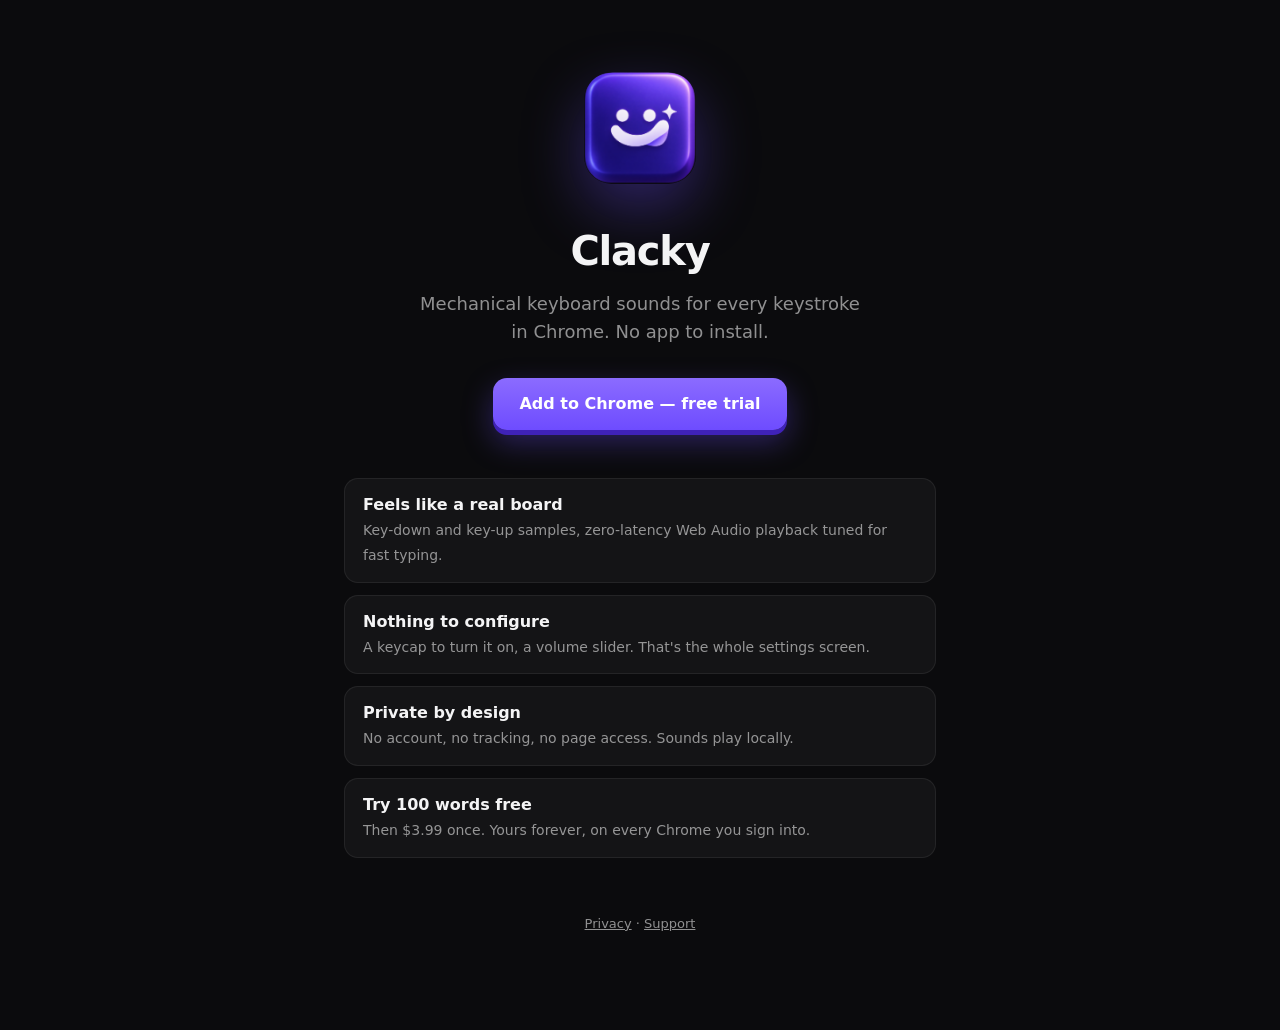
==== index.html @ 9e1f9134 "Clacky website" ====
<!doctype html>
<html lang="en">
<head>
  <meta charset="UTF-8" />
  <meta name="viewport" content="width=device-width, initial-scale=1" />
  <title>Clacky — mechanical keyboard sounds for Chrome</title>
  <meta name="description" content="Mechanical keyboard sounds for every keystroke in Chrome. Made for typing tests." />
  <link rel="icon" href="icon.png" />
  <style>
    :root { --accent: #6E4CFF; --bg: #0B0B0D; --text: #F4F4F5; --muted: rgba(255,255,255,.55); }
    * { box-sizing: border-box; }
    body { margin: 0; background: var(--bg); color: var(--text); font: 16px/1.55 ui-rounded, "SF Pro Rounded", -apple-system, system-ui, sans-serif; -webkit-font-smoothing: antialiased; }
    main { max-width: 640px; margin: 0 auto; padding: 72px 24px 96px; text-align: center; }
    img.logo { width: 112px; height: 112px; border-radius: 28px; box-shadow: 0 24px 60px rgba(110,76,255,.35); }
    h1 { font-size: 40px; letter-spacing: -.03em; margin: 28px 0 8px; }
    p.lead { font-size: 18px; color: var(--muted); margin: 0 auto 32px; max-width: 460px; }
    a.btn { display: inline-block; background: linear-gradient(180deg, #8B6BFF, var(--accent)); color: #fff; text-decoration: none; font-weight: 700; padding: 14px 26px; border-radius: 14px; box-shadow: 0 5px 0 #3F22B8, 0 12px 30px rgba(110,76,255,.35); }
    a.btn:active { transform: translateY(3px); box-shadow: 0 2px 0 #3F22B8; }
    ul { list-style: none; padding: 0; margin: 48px 0 0; display: grid; gap: 12px; text-align: left; }
    li { background: rgba(255,255,255,.04); border: 1px solid rgba(255,255,255,.07); border-radius: 14px; padding: 14px 18px; }
    li b { display: block; }
    li span { color: var(--muted); font-size: 14px; }
    footer { margin-top: 56px; font-size: 13px; color: var(--muted); }
    footer a { color: var(--muted); }
  </style>
</head>
<body>
  <main>
    <img class="logo" src="icon.png" alt="Clacky" />
    <h1>Clacky</h1>
    <p class="lead">Mechanical keyboard sounds for every keystroke in Chrome. No app to install.</p>
    <a class="btn" id="install" href="#">Add to Chrome — free trial</a>
    <ul>
      <li><b>Feels like a real board</b><span>Key-down and key-up samples, zero-latency Web Audio playback tuned for fast typing.</span></li>
      <li><b>Nothing to configure</b><span>A keycap to turn it on, a volume slider. That's the whole settings screen.</span></li>
      <li><b>Private by design</b><span>No account, no tracking, no page access. Sounds play locally.</span></li>
      <li><b>Try 100 words free</b><span>Then $3.99 once. Yours forever, on every Chrome you sign into.</span></li>
    </ul>
    <footer><a href="privacy.html">Privacy</a> · <a href="mailto:yashrajillusion@gmail.com">Support</a></footer>
  </main>
</body>
</html>
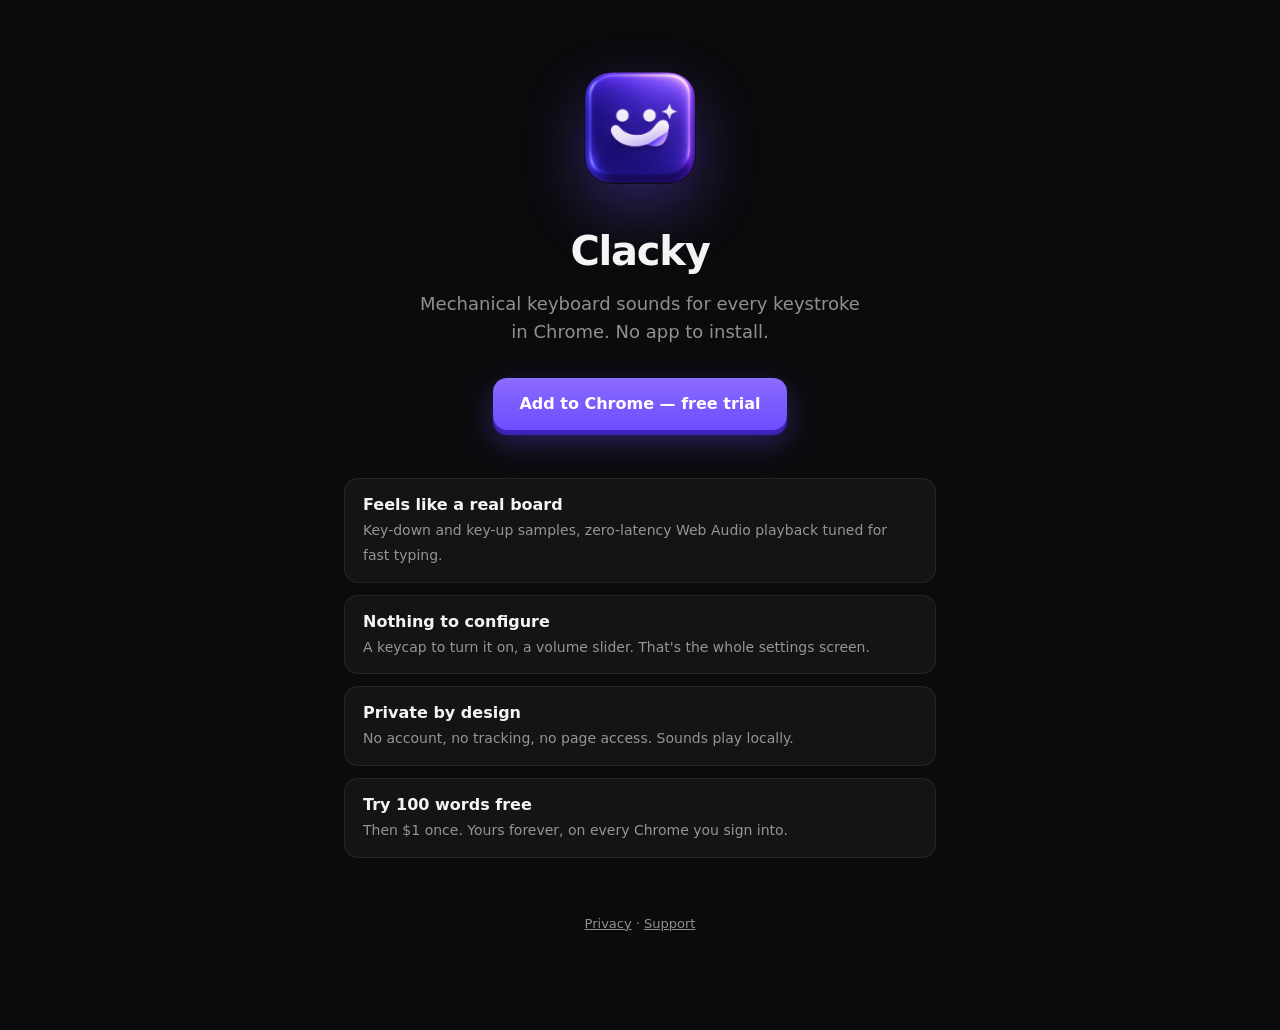
==== commit 09721753: "Price: $1" ====
--- a/index.html
+++ b/index.html
@@ -34,7 +34,7 @@
       <li><b>Feels like a real board</b><span>Key-down and key-up samples, zero-latency Web Audio playback tuned for fast typing.</span></li>
       <li><b>Nothing to configure</b><span>A keycap to turn it on, a volume slider. That's the whole settings screen.</span></li>
       <li><b>Private by design</b><span>No account, no tracking, no page access. Sounds play locally.</span></li>
-      <li><b>Try 100 words free</b><span>Then $3.99 once. Yours forever, on every Chrome you sign into.</span></li>
+      <li><b>Try 100 words free</b><span>Then $1 once. Yours forever, on every Chrome you sign into.</span></li>
     </ul>
     <footer><a href="privacy.html">Privacy</a> · <a href="mailto:yashrajillusion@gmail.com">Support</a></footer>
   </main>
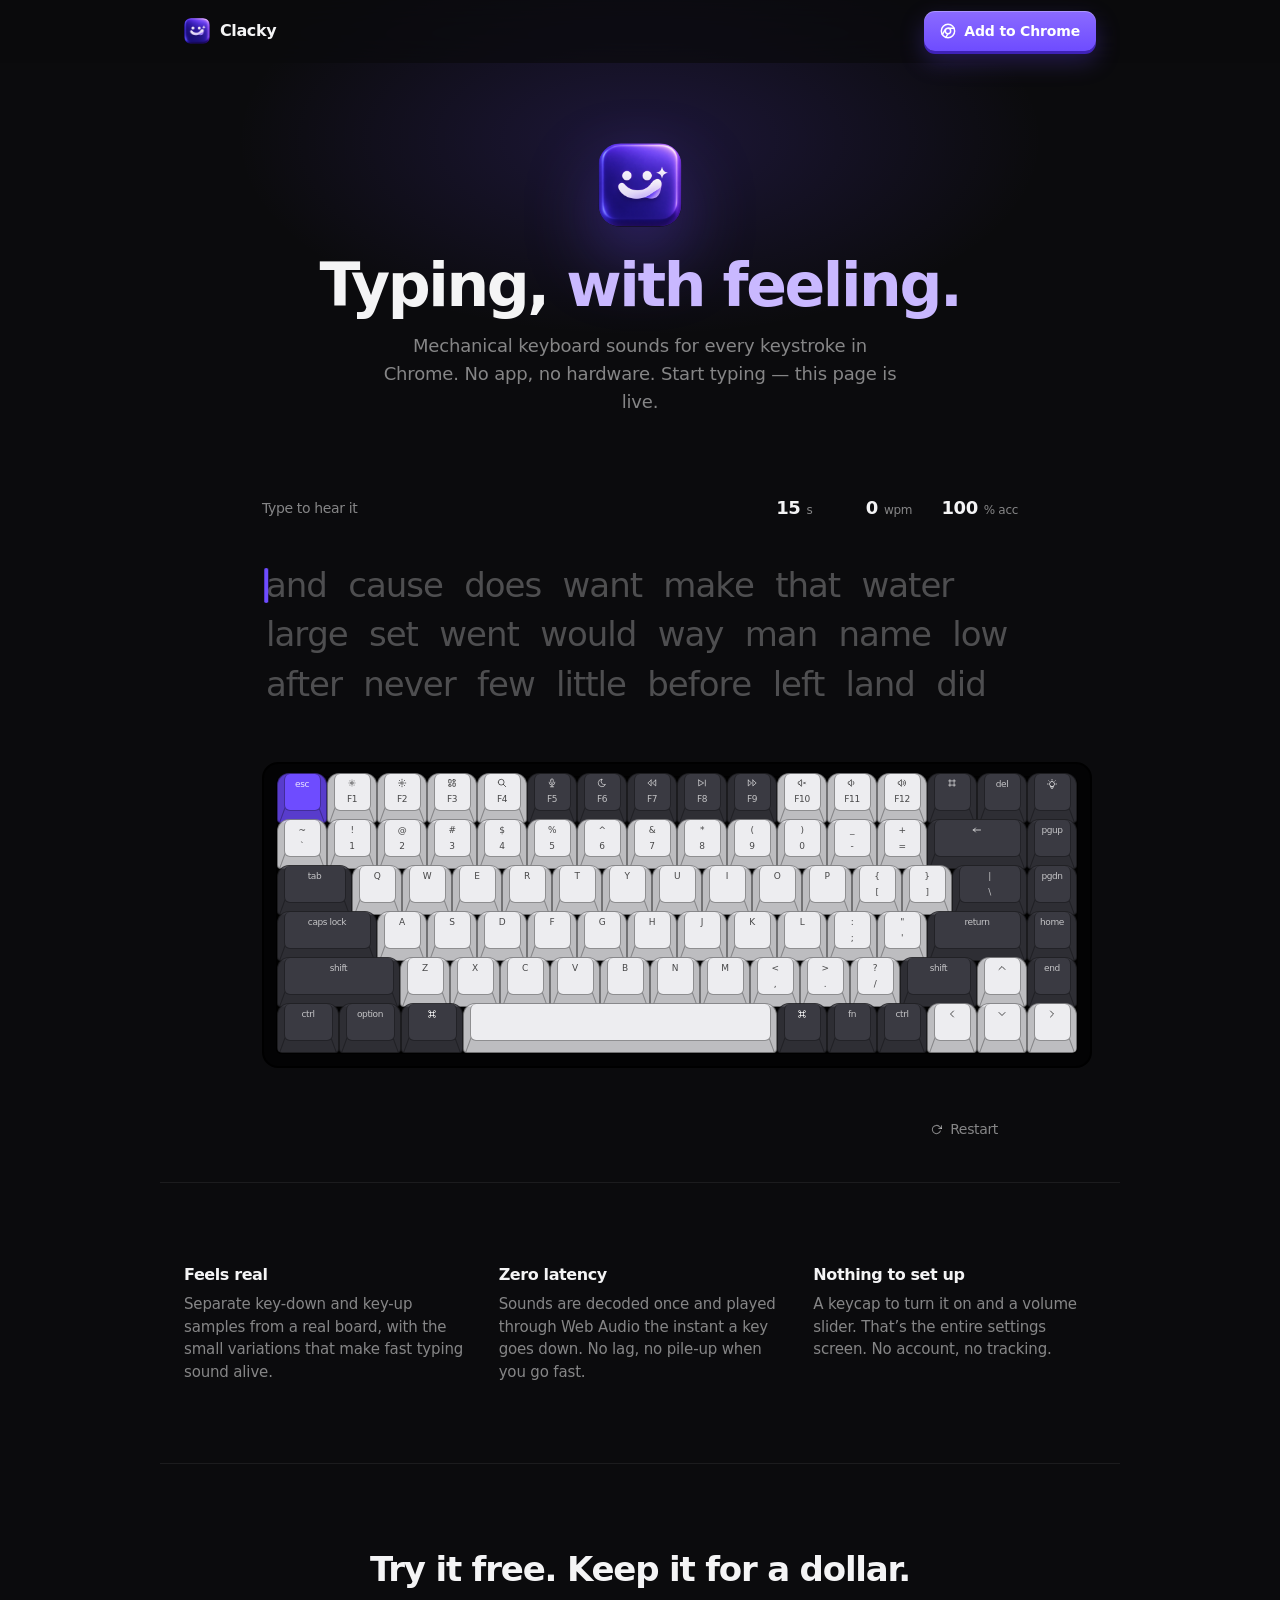
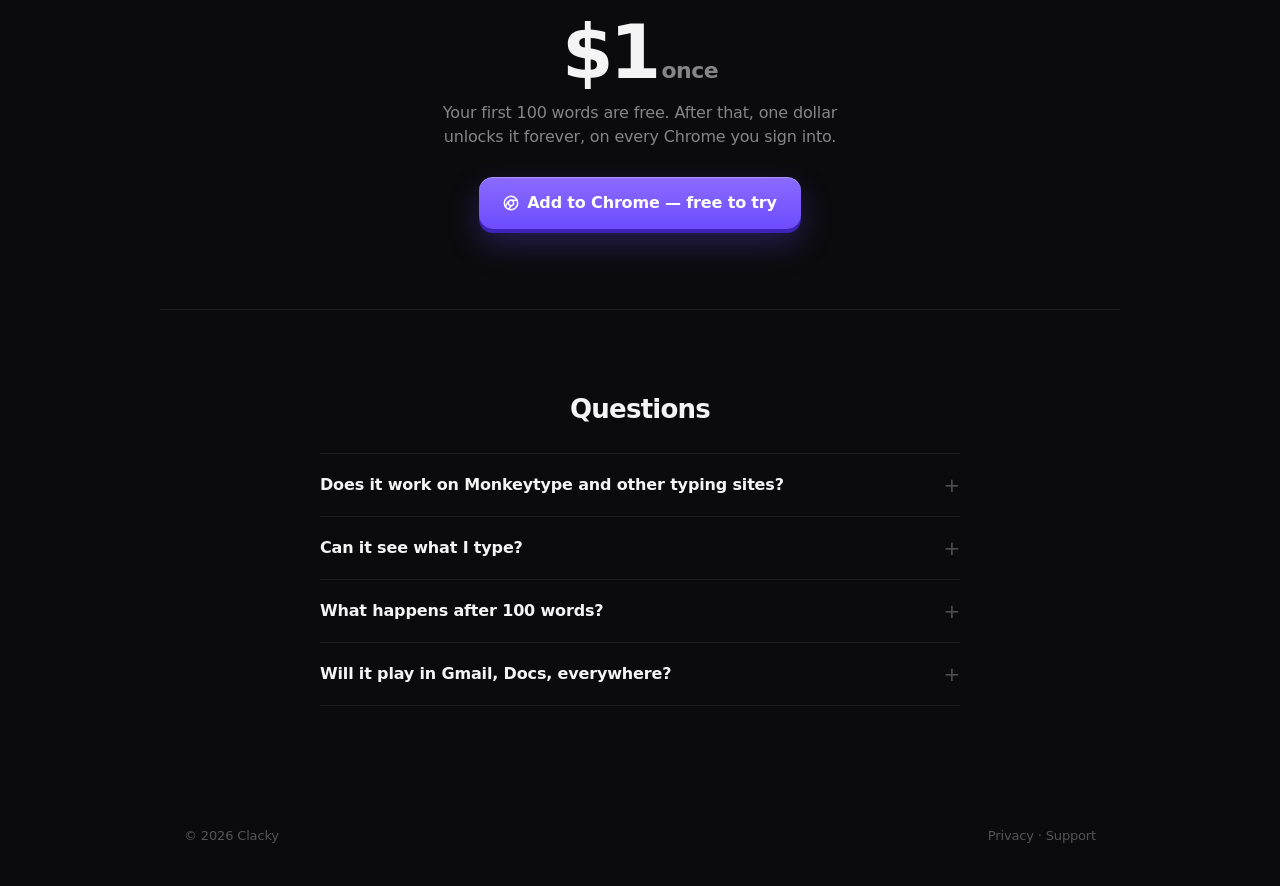
==== commit 756ef771: "Deploy site" ====
--- a/index.html
+++ b/index.html
@@ -1,42 +1,19 @@
 <!doctype html>
 <html lang="en">
-<head>
-  <meta charset="UTF-8" />
-  <meta name="viewport" content="width=device-width, initial-scale=1" />
-  <title>Clacky — mechanical keyboard sounds for Chrome</title>
-  <meta name="description" content="Mechanical keyboard sounds for every keystroke in Chrome. Made for typing tests." />
-  <link rel="icon" href="icon.png" />
-  <style>
-    :root { --accent: #6E4CFF; --bg: #0B0B0D; --text: #F4F4F5; --muted: rgba(255,255,255,.55); }
-    * { box-sizing: border-box; }
-    body { margin: 0; background: var(--bg); color: var(--text); font: 16px/1.55 ui-rounded, "SF Pro Rounded", -apple-system, system-ui, sans-serif; -webkit-font-smoothing: antialiased; }
-    main { max-width: 640px; margin: 0 auto; padding: 72px 24px 96px; text-align: center; }
-    img.logo { width: 112px; height: 112px; border-radius: 28px; box-shadow: 0 24px 60px rgba(110,76,255,.35); }
-    h1 { font-size: 40px; letter-spacing: -.03em; margin: 28px 0 8px; }
-    p.lead { font-size: 18px; color: var(--muted); margin: 0 auto 32px; max-width: 460px; }
-    a.btn { display: inline-block; background: linear-gradient(180deg, #8B6BFF, var(--accent)); color: #fff; text-decoration: none; font-weight: 700; padding: 14px 26px; border-radius: 14px; box-shadow: 0 5px 0 #3F22B8, 0 12px 30px rgba(110,76,255,.35); }
-    a.btn:active { transform: translateY(3px); box-shadow: 0 2px 0 #3F22B8; }
-    ul { list-style: none; padding: 0; margin: 48px 0 0; display: grid; gap: 12px; text-align: left; }
-    li { background: rgba(255,255,255,.04); border: 1px solid rgba(255,255,255,.07); border-radius: 14px; padding: 14px 18px; }
-    li b { display: block; }
-    li span { color: var(--muted); font-size: 14px; }
-    footer { margin-top: 56px; font-size: 13px; color: var(--muted); }
-    footer a { color: var(--muted); }
-  </style>
-</head>
-<body>
-  <main>
-    <img class="logo" src="icon.png" alt="Clacky" />
-    <h1>Clacky</h1>
-    <p class="lead">Mechanical keyboard sounds for every keystroke in Chrome. No app to install.</p>
-    <a class="btn" id="install" href="#">Add to Chrome — free trial</a>
-    <ul>
-      <li><b>Feels like a real board</b><span>Key-down and key-up samples, zero-latency Web Audio playback tuned for fast typing.</span></li>
-      <li><b>Nothing to configure</b><span>A keycap to turn it on, a volume slider. That's the whole settings screen.</span></li>
-      <li><b>Private by design</b><span>No account, no tracking, no page access. Sounds play locally.</span></li>
-      <li><b>Try 100 words free</b><span>Then $1 once. Yours forever, on every Chrome you sign into.</span></li>
-    </ul>
-    <footer><a href="privacy.html">Privacy</a> · <a href="mailto:yashrajillusion@gmail.com">Support</a></footer>
-  </main>
-</body>
+  <head>
+    <meta charset="UTF-8" />
+    <meta name="viewport" content="width=device-width, initial-scale=1" />
+    <title>Clacky — mechanical keyboard sounds for Chrome</title>
+    <meta name="description" content="Mechanical keyboard sounds for every keystroke in Chrome. Type anywhere on this page to hear it. No app, no hardware." />
+    <meta property="og:title" content="Clacky — mechanical keyboard sounds for Chrome" />
+    <meta property="og:description" content="Type anywhere on this page to hear it. Then add it to Chrome." />
+    <meta property="og:image" content="https://yashraj-dm.github.io/clacky/logo.png" />
+    <meta name="theme-color" content="#0B0B0D" />
+    <link rel="icon" href="./icon.png" />
+    <script type="module" crossorigin src="./assets/index-BZbwEPBN.js"></script>
+    <link rel="stylesheet" crossorigin href="./assets/index-BCwAqqz3.css">
+  </head>
+  <body>
+    <div id="root"></div>
+  </body>
 </html>
--- a/assets/index-BCwAqqz3.css
+++ b/assets/index-BCwAqqz3.css
@@ -0,0 +1 @@
+/*! tailwindcss v4.3.3 | MIT License | https://tailwindcss.com */@layer properties{@supports (((-webkit-hyphens:none)) and (not (margin-trim:inline))) or ((-moz-orient:inline) and (not (color:rgb(from red r g b)))){*,:before,:after,::backdrop{--tw-translate-x:0;--tw-translate-y:0;--tw-translate-z:0;--tw-scale-x:1;--tw-scale-y:1;--tw-scale-z:1;--tw-rotate-x:initial;--tw-rotate-y:initial;--tw-rotate-z:initial;--tw-skew-x:initial;--tw-skew-y:initial;--tw-space-y-reverse:0;--tw-border-style:solid;--tw-gradient-position:initial;--tw-gradient-from:#0000;--tw-gradient-via:#0000;--tw-gradient-to:#0000;--tw-gradient-stops:initial;--tw-gradient-via-stops:initial;--tw-gradient-from-position:0%;--tw-gradient-via-position:50%;--tw-gradient-to-position:100%;--tw-leading:initial;--tw-font-weight:initial;--tw-tracking:initial;--tw-ordinal:initial;--tw-slashed-zero:initial;--tw-numeric-figure:initial;--tw-numeric-spacing:initial;--tw-numeric-fraction:initial;--tw-shadow:0 0 #0000;--tw-shadow-color:initial;--tw-shadow-alpha:100%;--tw-inset-shadow:0 0 #0000;--tw-inset-shadow-color:initial;--tw-inset-shadow-alpha:100%;--tw-ring-color:initial;--tw-ring-shadow:0 0 #0000;--tw-inset-ring-color:initial;--tw-inset-ring-shadow:0 0 #0000;--tw-ring-inset:initial;--tw-ring-offset-width:0px;--tw-ring-offset-color:#fff;--tw-ring-offset-shadow:0 0 #0000;--tw-blur:initial;--tw-brightness:initial;--tw-contrast:initial;--tw-grayscale:initial;--tw-hue-rotate:initial;--tw-invert:initial;--tw-opacity:initial;--tw-saturate:initial;--tw-sepia:initial;--tw-drop-shadow:initial;--tw-drop-shadow-color:initial;--tw-drop-shadow-alpha:100%;--tw-drop-shadow-size:initial;--tw-backdrop-blur:initial;--tw-backdrop-brightness:initial;--tw-backdrop-contrast:initial;--tw-backdrop-grayscale:initial;--tw-backdrop-hue-rotate:initial;--tw-backdrop-invert:initial;--tw-backdrop-opacity:initial;--tw-backdrop-saturate:initial;--tw-backdrop-sepia:initial;--tw-duration:initial;--tw-ease:initial}}}@layer theme{:root,:host{--font-sans:ui-rounded, "SF Pro Rounded", -apple-system, BlinkMacSystemFont, "Segoe UI", system-ui, sans-serif;--font-mono:ui-monospace, SFMono-Regular, Menlo, Monaco, Consolas, "Liberation Mono", "Courier New", monospace;--color-neutral-300:oklch(87% 0 none);--color-neutral-600:oklch(43.9% 0 none);--color-neutral-900:oklch(20.5% 0 none);--color-black:#000;--color-white:#fff;--spacing:.25rem;--text-sm:.875rem;--text-sm--line-height:calc(1.25 / .875);--text-base:1rem;--text-base--line-height: 1.5 ;--text-lg:1.125rem;--text-lg--line-height:calc(1.75 / 1.125);--text-8xl:6rem;--text-8xl--line-height:1;--text-9xl:8rem;--text-9xl--line-height:1;--font-weight-normal:400;--font-weight-medium:500;--font-weight-semibold:600;--font-weight-bold:700;--font-weight-extrabold:800;--tracking-tight:-.025em;--radius-xl:.75rem;--radius-2xl:1rem;--ease-out:cubic-bezier(0, 0, .2, 1);--blur-xl:24px;--default-transition-duration:.15s;--default-transition-timing-function:cubic-bezier(.4, 0, .2, 1);--default-font-family:var(--font-sans);--default-mono-font-family:var(--font-mono);--color-accent:#6e4cff;--color-accent-deep:#3f22b8;--color-accent-soft:#c9b8ff;--color-ink:#f4f4f5;--color-bg:#0b0b0d}}@layer base{*,:after,:before,::backdrop{box-sizing:border-box;border:0 solid;margin:0;padding:0}::file-selector-button{box-sizing:border-box;border:0 solid;margin:0;padding:0}html,:host{-webkit-text-size-adjust:100%;-moz-tab-size:4;tab-size:4;line-height:1.5;font-family:var(--default-font-family,-apple-system, BlinkMacSystemFont, "Segoe UI", Roboto, "Helvetica Neue", "Noto Sans", Arial, sans-serif, "Apple Color Emoji", "Segoe UI Emoji", "Segoe UI Symbol", "Noto Color Emoji");font-feature-settings:var(--default-font-feature-settings,normal);font-variation-settings:var(--default-font-variation-settings,normal);-webkit-tap-highlight-color:transparent}hr{height:0;color:inherit;border-top-width:1px}abbr:where([title]){-webkit-text-decoration:underline dotted;text-decoration:underline dotted}h1,h2,h3,h4,h5,h6{font-size:inherit;font-weight:inherit}a{color:inherit;-webkit-text-decoration:inherit;text-decoration:inherit}b,strong{font-weight:bolder}code,kbd,samp,pre{font-family:var(--default-mono-font-family,ui-monospace, SFMono-Regular, Menlo, Monaco, Consolas, "Liberation Mono", "Courier New", monospace);font-feature-settings:var(--default-mono-font-feature-settings,normal);font-variation-settings:var(--default-mono-font-variation-settings,normal);font-size:1em}small{font-size:80%}sub,sup{vertical-align:baseline;font-size:75%;line-height:0;position:relative}sub{bottom:-.25em}sup{top:-.5em}table{text-indent:0;border-color:inherit;border-collapse:collapse}:-moz-focusring:where(:not(iframe)){outline:auto}progress{vertical-align:baseline}summary{display:list-item}ol,ul,menu{list-style:none}img,svg,video,canvas,audio,iframe,embed,object{vertical-align:middle;display:block}img,video{max-width:100%;height:auto}button,input,select,optgroup,textarea{font:inherit;font-feature-settings:inherit;font-variation-settings:inherit;letter-spacing:inherit;color:inherit;opacity:1;background-color:#0000;border-radius:0}::file-selector-button{font:inherit;font-feature-settings:inherit;font-variation-settings:inherit;letter-spacing:inherit;color:inherit;opacity:1;background-color:#0000;border-radius:0}:where(select:is([multiple],[size])) optgroup{font-weight:bolder}:where(select:is([multiple],[size])) optgroup option{padding-inline-start:20px}::file-selector-button{margin-inline-end:4px}::placeholder{opacity:1}@supports (not ((-webkit-appearance:-apple-pay-button))) or (contain-intrinsic-size:1px){::placeholder{color:currentColor}@supports (color:color-mix(in lab,red,red)){::placeholder{color:color-mix(in oklab,currentcolor 50%,transparent)}}}textarea{resize:vertical}::-webkit-search-decoration{-webkit-appearance:none}::-webkit-date-and-time-value{min-height:1lh;text-align:inherit}::-webkit-datetime-edit{display:inline-flex}::-webkit-datetime-edit-fields-wrapper{padding:0}::-webkit-datetime-edit{padding-block:0}::-webkit-datetime-edit-year-field{padding-block:0}::-webkit-datetime-edit-month-field{padding-block:0}::-webkit-datetime-edit-day-field{padding-block:0}::-webkit-datetime-edit-hour-field{padding-block:0}::-webkit-datetime-edit-minute-field{padding-block:0}::-webkit-datetime-edit-second-field{padding-block:0}::-webkit-datetime-edit-millisecond-field{padding-block:0}::-webkit-datetime-edit-meridiem-field{padding-block:0}::-webkit-calendar-picker-indicator{line-height:1}:-moz-ui-invalid{box-shadow:none}button,input:where([type=button],[type=reset],[type=submit]){-webkit-appearance:button;-moz-appearance:button;appearance:button}::file-selector-button{-webkit-appearance:button;-moz-appearance:button;appearance:button}::-webkit-inner-spin-button{height:auto}::-webkit-outer-spin-button{height:auto}[hidden]:where(:not([hidden=until-found])){display:none!important}}@layer components;@layer utilities{.pointer-events-auto{pointer-events:auto}.pointer-events-none{pointer-events:none}.visible{visibility:visible}.absolute{position:absolute}.fixed{position:fixed}.relative{position:relative}.sticky{position:sticky}.inset-0{top:0;right:0;bottom:0;left:0}.inset-x-0{inset-inline:0}.-top-20{top:calc(var(--spacing) * -20)}.top-0{top:0}.right-0{right:0}.bottom-0{bottom:0}.bottom-full{bottom:100%}.left-0{left:0}.z-0{z-index:0}.z-10{z-index:10}.z-20{z-index:20}.z-\[100\]{z-index:100}.container{width:100%}@media(min-width:40rem){.container{max-width:40rem}}@media(min-width:48rem){.container{max-width:48rem}}@media(min-width:64rem){.container{max-width:64rem}}@media(min-width:80rem){.container{max-width:80rem}}@media(min-width:96rem){.container{max-width:96rem}}.mx-auto{margin-inline:auto}.mt-0{margin-top:0}.mt-0\.5{margin-top:calc(var(--spacing) * .5)}.mt-1\.5{margin-top:calc(var(--spacing) * 1.5)}.mt-2{margin-top:calc(var(--spacing) * 2)}.mt-3{margin-top:calc(var(--spacing) * 3)}.mt-4{margin-top:calc(var(--spacing) * 4)}.mt-5{margin-top:calc(var(--spacing) * 5)}.mt-6{margin-top:calc(var(--spacing) * 6)}.mt-7{margin-top:calc(var(--spacing) * 7)}.mt-10{margin-top:calc(var(--spacing) * 10)}.-mr-0\.5{margin-right:calc(var(--spacing) * -.5)}.mb-2{margin-bottom:calc(var(--spacing) * 2)}.mb-6{margin-bottom:calc(var(--spacing) * 6)}.mb-7{margin-bottom:calc(var(--spacing) * 7)}.mb-10{margin-bottom:calc(var(--spacing) * 10)}.ml-1{margin-left:var(--spacing)}.block{display:block}.flex{display:flex}.grid{display:grid}.hidden{display:none}.inline{display:inline}.inline-block{display:inline-block}.inline-flex{display:inline-flex}.size-\[10px\]{width:10px;height:10px}.size-\[12px\]{width:12px;height:12px}.h-3\.5{height:calc(var(--spacing) * 3.5)}.h-4{height:calc(var(--spacing) * 4)}.h-9{height:calc(var(--spacing) * 9)}.h-\[1px\]{height:1px}.h-\[5px\]{height:5px}.h-\[10px\]{height:10px}.h-\[11px\]{height:11px}.h-\[26px\]{height:26px}.h-\[37px\]{height:37px}.h-\[45px\]{height:45px}.h-\[50px\]{height:50px}.h-\[62px\]{height:62px}.h-\[84px\]{height:84px}.h-\[278px\]{height:278px}.h-\[560px\]{height:560px}.h-fit{height:fit-content}.h-px{height:1px}.max-h-\[min\(240px\,42vh\)\]{max-height:min(240px,42vh)}.min-h-0{min-height:0}.min-h-\[120px\]{min-height:120px}.min-h-\[250px\]{min-height:250px}.w-3\.5{width:calc(var(--spacing) * 3.5)}.w-4{width:calc(var(--spacing) * 4)}.w-8{width:calc(var(--spacing) * 8)}.w-9{width:calc(var(--spacing) * 9)}.w-\[1px\]{width:1px}.w-\[5px\]{width:5px}.w-\[10px\]{width:10px}.w-\[11px\]{width:11px}.w-\[26px\]{width:26px}.w-\[84px\]{width:84px}.w-\[240px\]{width:240px}.w-fit{width:fit-content}.w-full{width:100%}.max-w-\[420px\]{max-width:420px}.max-w-\[520px\]{max-width:520px}.max-w-\[640px\]{max-width:640px}.max-w-\[820px\]{max-width:820px}.max-w-\[920px\]{max-width:920px}.max-w-\[960px\]{max-width:960px}.max-w-\[1200px\]{max-width:1200px}.max-w-\[1600px\]{max-width:1600px}.min-w-\[200px\]{min-width:200px}.shrink-0{flex-shrink:0}.grow{flex-grow:1}.origin-top{transform-origin:top}.origin-top-left{transform-origin:0 0}.-translate-x-3\.5{--tw-translate-x:calc(var(--spacing) * -3.5);translate:var(--tw-translate-x) var(--tw-translate-y)}.translate-x-3\.5{--tw-translate-x:calc(var(--spacing) * 3.5);translate:var(--tw-translate-x) var(--tw-translate-y)}.-translate-y-1{--tw-translate-y:calc(var(--spacing) * -1);translate:var(--tw-translate-x) var(--tw-translate-y)}.translate-y-full{--tw-translate-y:100%;translate:var(--tw-translate-x) var(--tw-translate-y)}.scale-y-0{--tw-scale-y:0%;scale:var(--tw-scale-x) var(--tw-scale-y)}.scale-y-100{--tw-scale-y:100%;scale:var(--tw-scale-x) var(--tw-scale-y)}.scale-\[0\.94\]{scale:.94}.-rotate-60{rotate:-60deg}.-rotate-70{rotate:-70deg}.rotate-60{rotate:60deg}.rotate-70{rotate:70deg}.rotate-180{rotate:180deg}.transform{transform:var(--tw-rotate-x,) var(--tw-rotate-y,) var(--tw-rotate-z,) var(--tw-skew-x,) var(--tw-skew-y,)}.cursor-pointer{cursor:pointer}.touch-none{touch-action:none}.resize{resize:both}.appearance-none{-webkit-appearance:none;-moz-appearance:none;appearance:none}.grid-rows-\[0fr\]{grid-template-rows:0fr}.grid-rows-\[1fr\]{grid-template-rows:1fr}.flex-col{flex-direction:column}.flex-wrap{flex-wrap:wrap}.items-baseline{align-items:baseline}.items-center{align-items:center}.items-end{align-items:flex-end}.items-start{align-items:flex-start}.justify-between{justify-content:space-between}.justify-center{justify-content:center}.gap-0\.5{gap:calc(var(--spacing) * .5)}.gap-1{gap:var(--spacing)}.gap-1\.5{gap:calc(var(--spacing) * 1.5)}.gap-2{gap:calc(var(--spacing) * 2)}.gap-2\.5{gap:calc(var(--spacing) * 2.5)}.gap-3{gap:calc(var(--spacing) * 3)}.gap-4{gap:calc(var(--spacing) * 4)}.gap-5{gap:calc(var(--spacing) * 5)}.gap-6{gap:calc(var(--spacing) * 6)}.gap-8{gap:calc(var(--spacing) * 8)}:where(.-space-y-1>:not(:last-child)){--tw-space-y-reverse:0;margin-block-start:calc(calc(var(--spacing) * -1) * var(--tw-space-y-reverse));margin-block-end:calc(calc(var(--spacing) * -1) * calc(1 - var(--tw-space-y-reverse)))}.overflow-hidden{overflow:hidden}.overflow-visible{overflow:visible}.overflow-y-auto{overflow-y:auto}.overscroll-contain{overscroll-behavior:contain}.rounded-2xl{border-radius:var(--radius-2xl)}.rounded-\[2px\]{border-radius:2px}.rounded-\[4px\]{border-radius:4px}.rounded-\[5px\]{border-radius:5px}.rounded-\[6px\]{border-radius:6px}.rounded-\[7px\]{border-radius:7px}.rounded-\[9px\]{border-radius:9px}.rounded-\[16px\]{border-radius:16px}.rounded-\[23px\]{border-radius:23px}.rounded-full{border-radius:3.40282e38px}.rounded-xl{border-radius:var(--radius-xl)}.rounded-t-\[8px\]{border-top-left-radius:8px;border-top-right-radius:8px}.rounded-t-\[12px\]{border-top-left-radius:12px;border-top-right-radius:12px}.border{border-style:var(--tw-border-style);border-width:1px}.border-0{border-style:var(--tw-border-style);border-width:0}.border-2{border-style:var(--tw-border-style);border-width:2px}.border-t{border-top-style:var(--tw-border-style);border-top-width:1px}.border-t-0{border-top-style:var(--tw-border-style);border-top-width:0}.border-b{border-bottom-style:var(--tw-border-style);border-bottom-width:1px}.border-black{border-color:var(--color-black)}.border-black\/40{border-color:#0006}@supports (color:color-mix(in lab,red,red)){.border-black\/40{border-color:color-mix(in oklab,var(--color-black) 40%,transparent)}}.border-transparent{border-color:#0000}.border-white\/\[\.07\]{border-color:#ffffff12}@supports (color:color-mix(in lab,red,red)){.border-white\/\[\.07\]{border-color:color-mix(in oklab,var(--color-white) 7%,transparent)}}.border-white\/\[0\.08\]{border-color:#ffffff14}@supports (color:color-mix(in lab,red,red)){.border-white\/\[0\.08\]{border-color:color-mix(in oklab,var(--color-white) 8%,transparent)}}.bg-\[\#1C1C21\]{background-color:#1c1c21}.bg-\[\#C9B8FF\]{background-color:#c9b8ff}.bg-bg\/70{background-color:#0b0b0db3}@supports (color:color-mix(in lab,red,red)){.bg-bg\/70{background-color:color-mix(in oklab,var(--color-bg) 70%,transparent)}}.bg-black\/30{background-color:#0000004d}@supports (color:color-mix(in lab,red,red)){.bg-black\/30{background-color:color-mix(in oklab,var(--color-black) 30%,transparent)}}.bg-black\/40{background-color:#0006}@supports (color:color-mix(in lab,red,red)){.bg-black\/40{background-color:color-mix(in oklab,var(--color-black) 40%,transparent)}}.bg-black\/70{background-color:#000000b3}@supports (color:color-mix(in lab,red,red)){.bg-black\/70{background-color:color-mix(in oklab,var(--color-black) 70%,transparent)}}.bg-black\/80{background-color:#000c}@supports (color:color-mix(in lab,red,red)){.bg-black\/80{background-color:color-mix(in oklab,var(--color-black) 80%,transparent)}}.bg-transparent{background-color:#0000}.bg-white\/10{background-color:#ffffff1a}@supports (color:color-mix(in lab,red,red)){.bg-white\/10{background-color:color-mix(in oklab,var(--color-white) 10%,transparent)}}.bg-white\/\[0\.06\]{background-color:#ffffff0f}@supports (color:color-mix(in lab,red,red)){.bg-white\/\[0\.06\]{background-color:color-mix(in oklab,var(--color-white) 6%,transparent)}}.bg-gradient-to-b{--tw-gradient-position:to bottom in oklab;background-image:linear-gradient(var(--tw-gradient-stops))}.bg-\[radial-gradient\(60\%_50\%_at_50\%_28\%\,rgba\(110\,76\,255\,\.18\)\,transparent_70\%\)\]{background-image:radial-gradient(60% 50% at 50% 28%,#6e4cff2e,#0000 70%)}.from-\[\#8B6BFF\]{--tw-gradient-from:#8b6bff;--tw-gradient-stops:var(--tw-gradient-via-stops,var(--tw-gradient-position), var(--tw-gradient-from) var(--tw-gradient-from-position), var(--tw-gradient-to) var(--tw-gradient-to-position))}.to-\[\#6E4CFF\]{--tw-gradient-to:#6e4cff;--tw-gradient-stops:var(--tw-gradient-via-stops,var(--tw-gradient-position), var(--tw-gradient-from) var(--tw-gradient-from-position), var(--tw-gradient-to) var(--tw-gradient-to-position))}.object-cover{object-fit:cover}.p-0{padding:0}.p-1{padding:var(--spacing)}.p-3{padding:calc(var(--spacing) * 3)}.px-3{padding-inline:calc(var(--spacing) * 3)}.px-4{padding-inline:calc(var(--spacing) * 4)}.px-5{padding-inline:calc(var(--spacing) * 5)}.px-6{padding-inline:calc(var(--spacing) * 6)}.py-2{padding-block:calc(var(--spacing) * 2)}.py-2\.5{padding-block:calc(var(--spacing) * 2.5)}.py-4{padding-block:calc(var(--spacing) * 4)}.py-6{padding-block:calc(var(--spacing) * 6)}.py-10{padding-block:calc(var(--spacing) * 10)}.py-20{padding-block:calc(var(--spacing) * 20)}.pt-16{padding-top:calc(var(--spacing) * 16)}.pr-0\.5{padding-right:calc(var(--spacing) * .5)}.pb-4{padding-bottom:calc(var(--spacing) * 4)}.pb-8{padding-bottom:calc(var(--spacing) * 8)}.pl-0{padding-left:0}.pl-5{padding-left:calc(var(--spacing) * 5)}.pl-10{padding-left:calc(var(--spacing) * 10)}.text-center{text-align:center}.text-left{text-align:left}.text-right{text-align:right}.align-middle{vertical-align:middle}.text-8xl{font-size:var(--text-8xl);line-height:var(--tw-leading,var(--text-8xl--line-height))}.text-lg{font-size:var(--text-lg);line-height:var(--tw-leading,var(--text-lg--line-height))}.text-sm{font-size:var(--text-sm);line-height:var(--tw-leading,var(--text-sm--line-height))}.text-\[9px\]{font-size:9px}.text-\[11px\]{font-size:11px}.text-\[12px\]{font-size:12px}.text-\[13px\]{font-size:13px}.text-\[15px\]{font-size:15px}.text-\[18px\]{font-size:18px}.text-\[22px\]{font-size:22px}.text-\[26px\]{font-size:26px}.text-\[34px\]{font-size:34px}.text-\[74px\]{font-size:74px}.text-\[clamp\(38px\,6\.2vw\,60px\)\]{font-size:clamp(38px,6.2vw,60px)}.leading-\[0\.9\]{--tw-leading:.9;line-height:.9}.leading-\[1\.02\]{--tw-leading:1.02;line-height:1.02}.leading-none{--tw-leading:1;line-height:1}.font-bold{--tw-font-weight:var(--font-weight-bold);font-weight:var(--font-weight-bold)}.font-extrabold{--tw-font-weight:var(--font-weight-extrabold);font-weight:var(--font-weight-extrabold)}.font-medium{--tw-font-weight:var(--font-weight-medium);font-weight:var(--font-weight-medium)}.font-normal{--tw-font-weight:var(--font-weight-normal);font-weight:var(--font-weight-normal)}.font-semibold{--tw-font-weight:var(--font-weight-semibold);font-weight:var(--font-weight-semibold)}.tracking-\[-\.03em\]{--tw-tracking:-.03em;letter-spacing:-.03em}.tracking-\[-\.04em\]{--tw-tracking:-.04em;letter-spacing:-.04em}.tracking-\[-\.05em\]{--tw-tracking:-.05em;letter-spacing:-.05em}.tracking-\[-\.035em\]{--tw-tracking:-.035em;letter-spacing:-.035em}.tracking-tight{--tw-tracking:var(--tracking-tight);letter-spacing:var(--tracking-tight)}.whitespace-nowrap{white-space:nowrap}.text-\[\#C9B8FF\]{color:#c9b8ff}.text-accent-soft{color:var(--color-accent-soft)}.text-ink{color:var(--color-ink)}.text-neutral-600{color:var(--color-neutral-600)}.text-white{color:var(--color-white)}.text-white\/30{color:#ffffff4d}@supports (color:color-mix(in lab,red,red)){.text-white\/30{color:color-mix(in oklab,var(--color-white) 30%,transparent)}}.text-white\/45{color:#ffffff73}@supports (color:color-mix(in lab,red,red)){.text-white\/45{color:color-mix(in oklab,var(--color-white) 45%,transparent)}}.text-white\/50{color:#ffffff80}@supports (color:color-mix(in lab,red,red)){.text-white\/50{color:color-mix(in oklab,var(--color-white) 50%,transparent)}}.text-white\/70{color:#ffffffb3}@supports (color:color-mix(in lab,red,red)){.text-white\/70{color:color-mix(in oklab,var(--color-white) 70%,transparent)}}.uppercase{text-transform:uppercase}.tabular-nums{--tw-numeric-spacing:tabular-nums;font-variant-numeric:var(--tw-ordinal,) var(--tw-slashed-zero,) var(--tw-numeric-figure,) var(--tw-numeric-spacing,) var(--tw-numeric-fraction,)}.underline{text-decoration-line:underline}.decoration-neutral-300{-webkit-text-decoration-color:var(--color-neutral-300);text-decoration-color:var(--color-neutral-300)}.opacity-0{opacity:0}.opacity-70{opacity:.7}.opacity-100{opacity:1}.shadow-\[0_30px_70px_rgba\(110\,76\,255\,\.35\)\]{--tw-shadow:0 30px 70px var(--tw-shadow-color,#6e4cff59);box-shadow:var(--tw-inset-shadow),var(--tw-inset-ring-shadow),var(--tw-ring-offset-shadow),var(--tw-ring-shadow),var(--tw-shadow)}.shadow-lg{--tw-shadow:0 10px 15px -3px var(--tw-shadow-color,#0000001a), 0 4px 6px -4px var(--tw-shadow-color,#0000001a);box-shadow:var(--tw-inset-shadow),var(--tw-inset-ring-shadow),var(--tw-ring-offset-shadow),var(--tw-ring-shadow),var(--tw-shadow)}.blur{--tw-blur:blur(8px);filter:var(--tw-blur,) var(--tw-brightness,) var(--tw-contrast,) var(--tw-grayscale,) var(--tw-hue-rotate,) var(--tw-invert,) var(--tw-saturate,) var(--tw-sepia,) var(--tw-drop-shadow,)}.blur-\[6px\]{--tw-blur:blur(6px);filter:var(--tw-blur,) var(--tw-brightness,) var(--tw-contrast,) var(--tw-grayscale,) var(--tw-hue-rotate,) var(--tw-invert,) var(--tw-saturate,) var(--tw-sepia,) var(--tw-drop-shadow,)}.blur-\[10px\]{--tw-blur:blur(10px);filter:var(--tw-blur,) var(--tw-brightness,) var(--tw-contrast,) var(--tw-grayscale,) var(--tw-hue-rotate,) var(--tw-invert,) var(--tw-saturate,) var(--tw-sepia,) var(--tw-drop-shadow,)}.filter{filter:var(--tw-blur,) var(--tw-brightness,) var(--tw-contrast,) var(--tw-grayscale,) var(--tw-hue-rotate,) var(--tw-invert,) var(--tw-saturate,) var(--tw-sepia,) var(--tw-drop-shadow,)}.backdrop-blur-xl{--tw-backdrop-blur:blur(var(--blur-xl));-webkit-backdrop-filter:var(--tw-backdrop-blur,) var(--tw-backdrop-brightness,) var(--tw-backdrop-contrast,) var(--tw-backdrop-grayscale,) var(--tw-backdrop-hue-rotate,) var(--tw-backdrop-invert,) var(--tw-backdrop-opacity,) var(--tw-backdrop-saturate,) var(--tw-backdrop-sepia,);backdrop-filter:var(--tw-backdrop-blur,) var(--tw-backdrop-brightness,) var(--tw-backdrop-contrast,) var(--tw-backdrop-grayscale,) var(--tw-backdrop-hue-rotate,) var(--tw-backdrop-invert,) var(--tw-backdrop-opacity,) var(--tw-backdrop-saturate,) var(--tw-backdrop-sepia,)}.backdrop-filter{-webkit-backdrop-filter:var(--tw-backdrop-blur,) var(--tw-backdrop-brightness,) var(--tw-backdrop-contrast,) var(--tw-backdrop-grayscale,) var(--tw-backdrop-hue-rotate,) var(--tw-backdrop-invert,) var(--tw-backdrop-opacity,) var(--tw-backdrop-saturate,) var(--tw-backdrop-sepia,);backdrop-filter:var(--tw-backdrop-blur,) var(--tw-backdrop-brightness,) var(--tw-backdrop-contrast,) var(--tw-backdrop-grayscale,) var(--tw-backdrop-hue-rotate,) var(--tw-backdrop-invert,) var(--tw-backdrop-opacity,) var(--tw-backdrop-saturate,) var(--tw-backdrop-sepia,)}.transition{transition-property:color,background-color,border-color,outline-color,text-decoration-color,fill,stroke,--tw-gradient-from,--tw-gradient-via,--tw-gradient-to,opacity,box-shadow,transform,translate,scale,rotate,filter,-webkit-backdrop-filter,backdrop-filter,display,content-visibility,overlay,pointer-events;transition-timing-function:var(--tw-ease,var(--default-transition-timing-function));transition-duration:var(--tw-duration,var(--default-transition-duration))}.transition-\[grid-template-rows\,margin-top\,opacity\,filter\]{transition-property:grid-template-rows,margin-top,opacity,filter;transition-timing-function:var(--tw-ease,var(--default-transition-timing-function));transition-duration:var(--tw-duration,var(--default-transition-duration))}.transition-\[grid-template-rows\,margin-top\]{transition-property:grid-template-rows,margin-top;transition-timing-function:var(--tw-ease,var(--default-transition-timing-function));transition-duration:var(--tw-duration,var(--default-transition-duration))}.transition-\[max-width\]{transition-property:max-width;transition-timing-function:var(--tw-ease,var(--default-transition-timing-function));transition-duration:var(--tw-duration,var(--default-transition-duration))}.transition-\[opacity\,filter\]{transition-property:opacity,filter;transition-timing-function:var(--tw-ease,var(--default-transition-timing-function));transition-duration:var(--tw-duration,var(--default-transition-duration))}.transition-\[transform\,background-color\,color\,box-shadow\]{transition-property:transform,background-color,color,box-shadow;transition-timing-function:var(--tw-ease,var(--default-transition-timing-function));transition-duration:var(--tw-duration,var(--default-transition-duration))}.transition-\[transform\,opacity\,filter\]{transition-property:transform,opacity,filter;transition-timing-function:var(--tw-ease,var(--default-transition-timing-function));transition-duration:var(--tw-duration,var(--default-transition-duration))}.transition-all{transition-property:all;transition-timing-function:var(--tw-ease,var(--default-transition-timing-function));transition-duration:var(--tw-duration,var(--default-transition-duration))}.transition-colors{transition-property:color,background-color,border-color,outline-color,text-decoration-color,fill,stroke,--tw-gradient-from,--tw-gradient-via,--tw-gradient-to;transition-timing-function:var(--tw-ease,var(--default-transition-timing-function));transition-duration:var(--tw-duration,var(--default-transition-duration))}.transition-shadow{transition-property:box-shadow;transition-timing-function:var(--tw-ease,var(--default-transition-timing-function));transition-duration:var(--tw-duration,var(--default-transition-duration))}.transition-transform{transition-property:transform,translate,scale,rotate;transition-timing-function:var(--tw-ease,var(--default-transition-timing-function));transition-duration:var(--tw-duration,var(--default-transition-duration))}.duration-100{--tw-duration:.1s;transition-duration:.1s}.duration-150{--tw-duration:.15s;transition-duration:.15s}.duration-200{--tw-duration:.2s;transition-duration:.2s}.duration-300{--tw-duration:.3s;transition-duration:.3s}.duration-500{--tw-duration:.5s;transition-duration:.5s}.duration-\[240ms\]{--tw-duration:.24s;transition-duration:.24s}.duration-\[600ms\]{--tw-duration:.6s;transition-duration:.6s}.ease-\[cubic-bezier\(0\.22\,1\,0\.36\,1\)\]{--tw-ease:cubic-bezier(.22,1,.36,1);transition-timing-function:cubic-bezier(.22,1,.36,1)}.ease-out{--tw-ease:var(--ease-out);transition-timing-function:var(--ease-out)}.select-none{-webkit-user-select:none;user-select:none}@media(hover:hover){.group-hover\:-translate-y-full:is(:where(.group):hover *){--tw-translate-y:-100%;translate:var(--tw-translate-x) var(--tw-translate-y)}.group-hover\:translate-y-0:is(:where(.group):hover *){--tw-translate-y:0px;translate:var(--tw-translate-x) var(--tw-translate-y)}.group-hover\:opacity-0:is(:where(.group):hover *){opacity:0}.group-hover\:blur-\[6px\]:is(:where(.group):hover *){--tw-blur:blur(6px);filter:var(--tw-blur,) var(--tw-brightness,) var(--tw-contrast,) var(--tw-grayscale,) var(--tw-hue-rotate,) var(--tw-invert,) var(--tw-saturate,) var(--tw-sepia,) var(--tw-drop-shadow,)}}.last\:border-b:last-child{border-bottom-style:var(--tw-border-style);border-bottom-width:1px}@media(hover:hover){.hover\:bg-white\/15:hover{background-color:#ffffff26}@supports (color:color-mix(in lab,red,red)){.hover\:bg-white\/15:hover{background-color:color-mix(in oklab,var(--color-white) 15%,transparent)}}.hover\:bg-white\/\[0\.04\]:hover{background-color:#ffffff0a}@supports (color:color-mix(in lab,red,red)){.hover\:bg-white\/\[0\.04\]:hover{background-color:color-mix(in oklab,var(--color-white) 4%,transparent)}}.hover\:bg-white\/\[0\.05\]:hover{background-color:#ffffff0d}@supports (color:color-mix(in lab,red,red)){.hover\:bg-white\/\[0\.05\]:hover{background-color:color-mix(in oklab,var(--color-white) 5%,transparent)}}.hover\:text-ink:hover{color:var(--color-ink)}.hover\:text-neutral-900:hover{color:var(--color-neutral-900)}.hover\:text-white\/70:hover{color:#ffffffb3}@supports (color:color-mix(in lab,red,red)){.hover\:text-white\/70:hover{color:color-mix(in oklab,var(--color-white) 70%,transparent)}}.hover\:shadow-lg:hover{--tw-shadow:0 10px 15px -3px var(--tw-shadow-color,#0000001a), 0 4px 6px -4px var(--tw-shadow-color,#0000001a);box-shadow:var(--tw-inset-shadow),var(--tw-inset-ring-shadow),var(--tw-ring-offset-shadow),var(--tw-ring-shadow),var(--tw-shadow)}}.focus\:outline-none:focus{--tw-outline-style:none;outline-style:none}.active\:scale-\[0\.96\]:active{scale:.96}.active\:scale-\[0\.98\]:active{scale:.98}.disabled\:opacity-60:disabled{opacity:.6}@media(min-width:40rem){.sm\:mt-6{margin-top:calc(var(--spacing) * 6)}.sm\:inline{display:inline}.sm\:h-3{height:calc(var(--spacing) * 3)}.sm\:h-\[1\.2px\]{height:1.2px}.sm\:h-\[6px\]{height:6px}.sm\:h-\[13px\]{height:13px}.sm\:w-3{width:calc(var(--spacing) * 3)}.sm\:w-\[1\.2px\]{width:1.2px}.sm\:w-\[6px\]{width:6px}.sm\:w-\[13px\]{width:13px}.sm\:min-w-\[240px\]{min-width:240px}.sm\:grid-cols-3{grid-template-columns:repeat(3,minmax(0,1fr))}.sm\:gap-2{gap:calc(var(--spacing) * 2)}.sm\:gap-2\.5{gap:calc(var(--spacing) * 2.5)}.sm\:gap-3{gap:calc(var(--spacing) * 3)}.sm\:gap-7{gap:calc(var(--spacing) * 7)}.sm\:gap-10{gap:calc(var(--spacing) * 10)}.sm\:px-4{padding-inline:calc(var(--spacing) * 4)}.sm\:px-5{padding-inline:calc(var(--spacing) * 5)}.sm\:py-2\.5{padding-block:calc(var(--spacing) * 2.5)}.sm\:pt-20{padding-top:calc(var(--spacing) * 20)}.sm\:text-9xl{font-size:var(--text-9xl);line-height:var(--tw-leading,var(--text-9xl--line-height))}.sm\:text-sm{font-size:var(--text-sm);line-height:var(--tw-leading,var(--text-sm--line-height))}}@media(min-width:48rem){.md\:mt-10{margin-top:calc(var(--spacing) * 10)}.md\:grid{display:grid}.md\:min-h-\[140px\]{min-height:140px}.md\:min-h-\[290px\]{min-height:290px}.md\:gap-16{gap:calc(var(--spacing) * 16)}.md\:px-8{padding-inline:calc(var(--spacing) * 8)}.md\:text-\[11rem\]{font-size:11rem}}@media(min-width:64rem){.lg\:grid{display:grid}.lg\:h-\[42px\]{height:42px}.lg\:w-\[42px\]{width:42px}.lg\:w-\[300px\]{width:300px}.lg\:gap-1{gap:var(--spacing)}.lg\:text-\[13px\]{font-size:13px}}}html{scroll-behavior:smooth}body{background:var(--color-bg);color:var(--color-ink);letter-spacing:-.01em;-webkit-font-smoothing:antialiased}.cta{align-items:center;gap:calc(var(--spacing) * 2);padding-inline:calc(var(--spacing) * 4);padding-block:calc(var(--spacing) * 2.5);font-size:var(--text-sm);line-height:var(--tw-leading,var(--text-sm--line-height));--tw-font-weight:var(--font-weight-bold);font-weight:var(--font-weight-bold);white-space:nowrap;color:var(--color-white);transition-property:transform,translate,scale,rotate;transition-timing-function:var(--tw-ease,var(--default-transition-timing-function));transition-duration:var(--tw-duration,var(--default-transition-duration));--tw-duration:75ms;border-radius:11px;transition-duration:75ms;display:inline-flex}.cta:active{--tw-translate-y:2px;translate:var(--tw-translate-x) var(--tw-translate-y)}.cta{background:linear-gradient(180deg,#8b6bff,var(--color-accent));box-shadow:0 3px 0 var(--color-accent-deep),0 10px 24px #6e4cff47,inset 0 1px #ffffff47}.cta:active{box-shadow:0 1px 0 var(--color-accent-deep),0 4px 10px #6e4cff40,inset 0 1px #ffffff47}.cta-lg{padding-inline:calc(var(--spacing) * 6);padding-block:calc(var(--spacing) * 3.5);font-size:var(--text-base);line-height:var(--tw-leading,var(--text-base--line-height));box-shadow:0 4px 0 var(--color-accent-deep),0 14px 32px #6e4cff4d,inset 0 1px #ffffff47;border-radius:14px}.grain:before{content:"";border-radius:inherit;pointer-events:none;mix-blend-mode:overlay;background:url("data:image/svg+xml,%3Csvg xmlns='http://www.w3.org/2000/svg' width='120' height='120'%3E%3Cfilter id='n'%3E%3CfeTurbulence baseFrequency='.9' numOctaves='2' stitchTiles='stitch'/%3E%3C/filter%3E%3Crect width='120' height='120' filter='url(%23n)' opacity='.03'/%3E%3C/svg%3E");position:absolute;top:0;right:0;bottom:0;left:0}.caret{animation:1.05s steps(2,end) infinite blink}.caret.live{animation:none}@keyframes blink{50%{opacity:0}}details>summary{list-style:none}details>summary::-webkit-details-marker{display:none}details>summary:after{content:"+";color:#ffffff47;font-size:20px;font-weight:400}details[open]>summary:after{content:"–"}@property --tw-translate-x{syntax:"*";inherits:false;initial-value:0}@property --tw-translate-y{syntax:"*";inherits:false;initial-value:0}@property --tw-translate-z{syntax:"*";inherits:false;initial-value:0}@property --tw-scale-x{syntax:"*";inherits:false;initial-value:1}@property --tw-scale-y{syntax:"*";inherits:false;initial-value:1}@property --tw-scale-z{syntax:"*";inherits:false;initial-value:1}@property --tw-rotate-x{syntax:"*";inherits:false}@property --tw-rotate-y{syntax:"*";inherits:false}@property --tw-rotate-z{syntax:"*";inherits:false}@property --tw-skew-x{syntax:"*";inherits:false}@property --tw-skew-y{syntax:"*";inherits:false}@property --tw-space-y-reverse{syntax:"*";inherits:false;initial-value:0}@property --tw-border-style{syntax:"*";inherits:false;initial-value:solid}@property --tw-gradient-position{syntax:"*";inherits:false}@property --tw-gradient-from{syntax:"<color>";inherits:false;initial-value:#0000}@property --tw-gradient-via{syntax:"<color>";inherits:false;initial-value:#0000}@property --tw-gradient-to{syntax:"<color>";inherits:false;initial-value:#0000}@property --tw-gradient-stops{syntax:"*";inherits:false}@property --tw-gradient-via-stops{syntax:"*";inherits:false}@property --tw-gradient-from-position{syntax:"<length-percentage>";inherits:false;initial-value:0%}@property --tw-gradient-via-position{syntax:"<length-percentage>";inherits:false;initial-value:50%}@property --tw-gradient-to-position{syntax:"<length-percentage>";inherits:false;initial-value:100%}@property --tw-leading{syntax:"*";inherits:false}@property --tw-font-weight{syntax:"*";inherits:false}@property --tw-tracking{syntax:"*";inherits:false}@property --tw-ordinal{syntax:"*";inherits:false}@property --tw-slashed-zero{syntax:"*";inherits:false}@property --tw-numeric-figure{syntax:"*";inherits:false}@property --tw-numeric-spacing{syntax:"*";inherits:false}@property --tw-numeric-fraction{syntax:"*";inherits:false}@property --tw-shadow{syntax:"*";inherits:false;initial-value:0 0 #0000}@property --tw-shadow-color{syntax:"*";inherits:false}@property --tw-shadow-alpha{syntax:"<percentage>";inherits:false;initial-value:100%}@property --tw-inset-shadow{syntax:"*";inherits:false;initial-value:0 0 #0000}@property --tw-inset-shadow-color{syntax:"*";inherits:false}@property --tw-inset-shadow-alpha{syntax:"<percentage>";inherits:false;initial-value:100%}@property --tw-ring-color{syntax:"*";inherits:false}@property --tw-ring-shadow{syntax:"*";inherits:false;initial-value:0 0 #0000}@property --tw-inset-ring-color{syntax:"*";inherits:false}@property --tw-inset-ring-shadow{syntax:"*";inherits:false;initial-value:0 0 #0000}@property --tw-ring-inset{syntax:"*";inherits:false}@property --tw-ring-offset-width{syntax:"<length>";inherits:false;initial-value:0}@property --tw-ring-offset-color{syntax:"*";inherits:false;initial-value:#fff}@property --tw-ring-offset-shadow{syntax:"*";inherits:false;initial-value:0 0 #0000}@property --tw-blur{syntax:"*";inherits:false}@property --tw-brightness{syntax:"*";inherits:false}@property --tw-contrast{syntax:"*";inherits:false}@property --tw-grayscale{syntax:"*";inherits:false}@property --tw-hue-rotate{syntax:"*";inherits:false}@property --tw-invert{syntax:"*";inherits:false}@property --tw-opacity{syntax:"*";inherits:false}@property --tw-saturate{syntax:"*";inherits:false}@property --tw-sepia{syntax:"*";inherits:false}@property --tw-drop-shadow{syntax:"*";inherits:false}@property --tw-drop-shadow-color{syntax:"*";inherits:false}@property --tw-drop-shadow-alpha{syntax:"<percentage>";inherits:false;initial-value:100%}@property --tw-drop-shadow-size{syntax:"*";inherits:false}@property --tw-backdrop-blur{syntax:"*";inherits:false}@property --tw-backdrop-brightness{syntax:"*";inherits:false}@property --tw-backdrop-contrast{syntax:"*";inherits:false}@property --tw-backdrop-grayscale{syntax:"*";inherits:false}@property --tw-backdrop-hue-rotate{syntax:"*";inherits:false}@property --tw-backdrop-invert{syntax:"*";inherits:false}@property --tw-backdrop-opacity{syntax:"*";inherits:false}@property --tw-backdrop-saturate{syntax:"*";inherits:false}@property --tw-backdrop-sepia{syntax:"*";inherits:false}@property --tw-duration{syntax:"*";inherits:false}@property --tw-ease{syntax:"*";inherits:false}
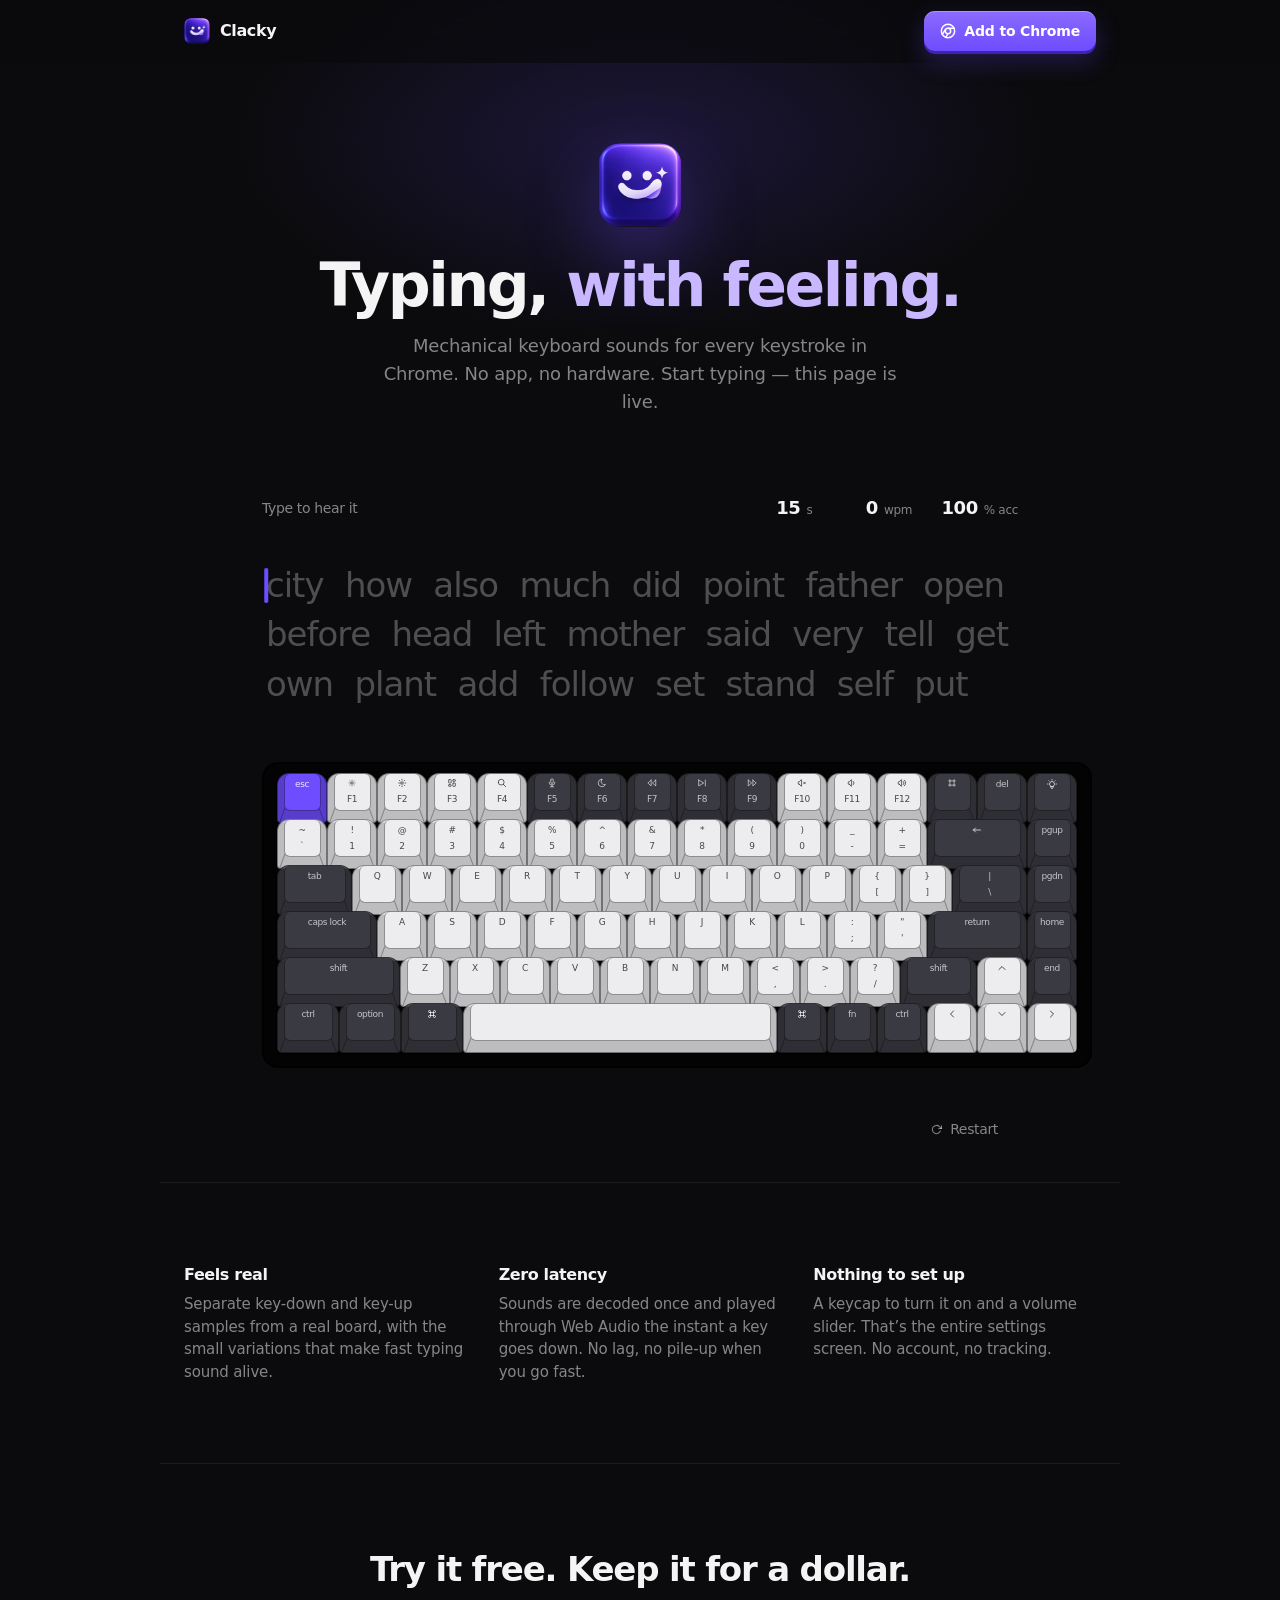
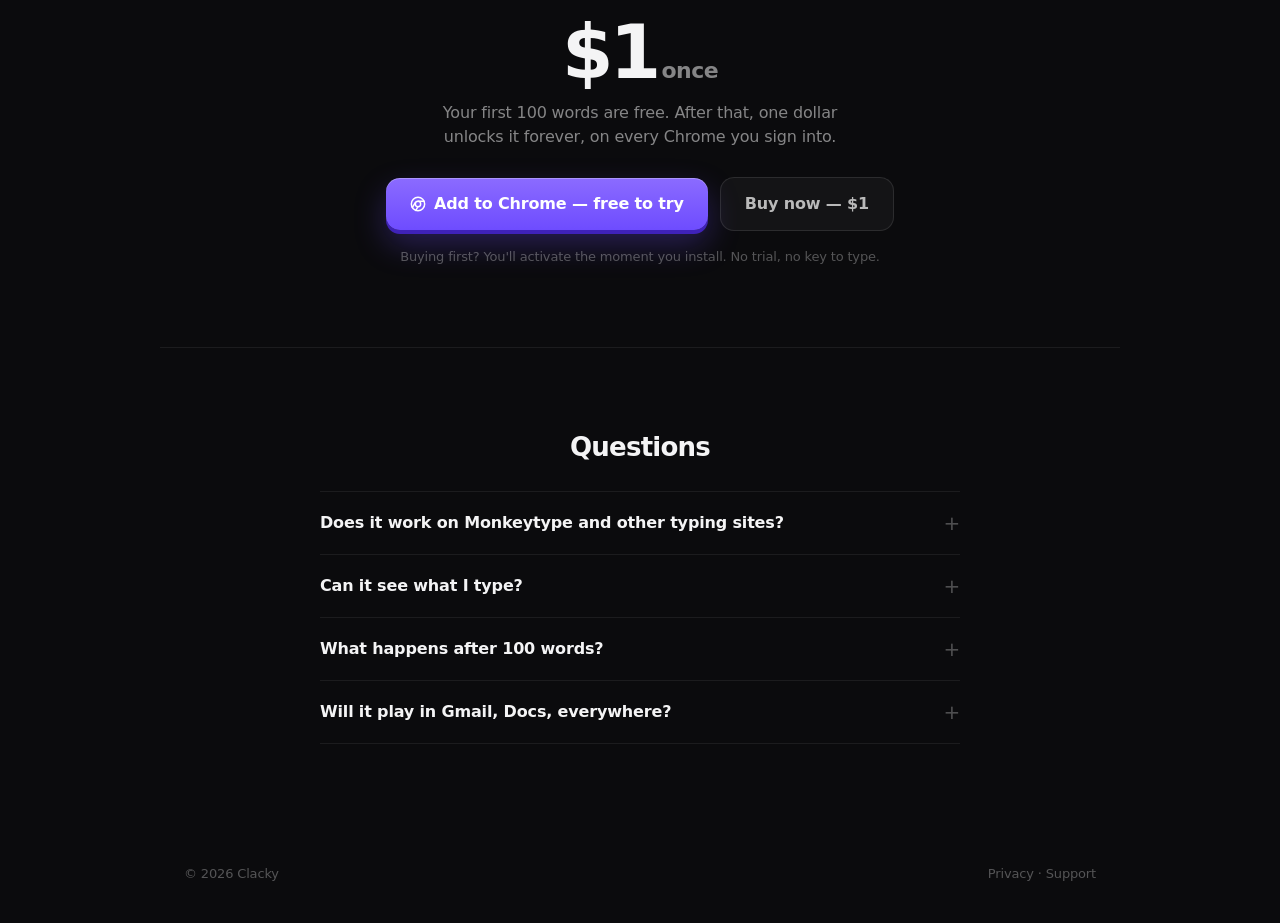
==== commit 8cf5dc36: "Deploy site" ====
--- a/index.html
+++ b/index.html
@@ -10,8 +10,8 @@
     <meta property="og:image" content="https://yashraj-dm.github.io/clacky/logo.png" />
     <meta name="theme-color" content="#0B0B0D" />
     <link rel="icon" href="./icon.png" />
-    <script type="module" crossorigin src="./assets/index-BZbwEPBN.js"></script>
-    <link rel="stylesheet" crossorigin href="./assets/index-BCwAqqz3.css">
+    <script type="module" crossorigin src="./assets/index-C7vIkGF6.js"></script>
+    <link rel="stylesheet" crossorigin href="./assets/index-BkM6yzUh.css">
   </head>
   <body>
     <div id="root"></div>
--- a/assets/index-BkM6yzUh.css
+++ b/assets/index-BkM6yzUh.css
@@ -0,0 +1 @@
+/*! tailwindcss v4.3.3 | MIT License | https://tailwindcss.com */@layer properties{@supports (((-webkit-hyphens:none)) and (not (margin-trim:inline))) or ((-moz-orient:inline) and (not (color:rgb(from red r g b)))){*,:before,:after,::backdrop{--tw-translate-x:0;--tw-translate-y:0;--tw-translate-z:0;--tw-scale-x:1;--tw-scale-y:1;--tw-scale-z:1;--tw-rotate-x:initial;--tw-rotate-y:initial;--tw-rotate-z:initial;--tw-skew-x:initial;--tw-skew-y:initial;--tw-space-y-reverse:0;--tw-border-style:solid;--tw-gradient-position:initial;--tw-gradient-from:#0000;--tw-gradient-via:#0000;--tw-gradient-to:#0000;--tw-gradient-stops:initial;--tw-gradient-via-stops:initial;--tw-gradient-from-position:0%;--tw-gradient-via-position:50%;--tw-gradient-to-position:100%;--tw-leading:initial;--tw-font-weight:initial;--tw-tracking:initial;--tw-ordinal:initial;--tw-slashed-zero:initial;--tw-numeric-figure:initial;--tw-numeric-spacing:initial;--tw-numeric-fraction:initial;--tw-shadow:0 0 #0000;--tw-shadow-color:initial;--tw-shadow-alpha:100%;--tw-inset-shadow:0 0 #0000;--tw-inset-shadow-color:initial;--tw-inset-shadow-alpha:100%;--tw-ring-color:initial;--tw-ring-shadow:0 0 #0000;--tw-inset-ring-color:initial;--tw-inset-ring-shadow:0 0 #0000;--tw-ring-inset:initial;--tw-ring-offset-width:0px;--tw-ring-offset-color:#fff;--tw-ring-offset-shadow:0 0 #0000;--tw-blur:initial;--tw-brightness:initial;--tw-contrast:initial;--tw-grayscale:initial;--tw-hue-rotate:initial;--tw-invert:initial;--tw-opacity:initial;--tw-saturate:initial;--tw-sepia:initial;--tw-drop-shadow:initial;--tw-drop-shadow-color:initial;--tw-drop-shadow-alpha:100%;--tw-drop-shadow-size:initial;--tw-backdrop-blur:initial;--tw-backdrop-brightness:initial;--tw-backdrop-contrast:initial;--tw-backdrop-grayscale:initial;--tw-backdrop-hue-rotate:initial;--tw-backdrop-invert:initial;--tw-backdrop-opacity:initial;--tw-backdrop-saturate:initial;--tw-backdrop-sepia:initial;--tw-duration:initial;--tw-ease:initial}}}@layer theme{:root,:host{--font-sans:ui-rounded, "SF Pro Rounded", -apple-system, BlinkMacSystemFont, "Segoe UI", system-ui, sans-serif;--font-mono:ui-monospace, SFMono-Regular, Menlo, Monaco, Consolas, "Liberation Mono", "Courier New", monospace;--color-neutral-300:oklch(87% 0 none);--color-neutral-600:oklch(43.9% 0 none);--color-neutral-900:oklch(20.5% 0 none);--color-black:#000;--color-white:#fff;--spacing:.25rem;--text-sm:.875rem;--text-sm--line-height:calc(1.25 / .875);--text-base:1rem;--text-base--line-height: 1.5 ;--text-lg:1.125rem;--text-lg--line-height:calc(1.75 / 1.125);--text-8xl:6rem;--text-8xl--line-height:1;--text-9xl:8rem;--text-9xl--line-height:1;--font-weight-normal:400;--font-weight-medium:500;--font-weight-semibold:600;--font-weight-bold:700;--font-weight-extrabold:800;--tracking-tight:-.025em;--radius-xl:.75rem;--radius-2xl:1rem;--ease-out:cubic-bezier(0, 0, .2, 1);--blur-xl:24px;--default-transition-duration:.15s;--default-transition-timing-function:cubic-bezier(.4, 0, .2, 1);--default-font-family:var(--font-sans);--default-mono-font-family:var(--font-mono);--color-accent:#6e4cff;--color-accent-deep:#3f22b8;--color-accent-soft:#c9b8ff;--color-ink:#f4f4f5;--color-bg:#0b0b0d}}@layer base{*,:after,:before,::backdrop{box-sizing:border-box;border:0 solid;margin:0;padding:0}::file-selector-button{box-sizing:border-box;border:0 solid;margin:0;padding:0}html,:host{-webkit-text-size-adjust:100%;-moz-tab-size:4;tab-size:4;line-height:1.5;font-family:var(--default-font-family,-apple-system, BlinkMacSystemFont, "Segoe UI", Roboto, "Helvetica Neue", "Noto Sans", Arial, sans-serif, "Apple Color Emoji", "Segoe UI Emoji", "Segoe UI Symbol", "Noto Color Emoji");font-feature-settings:var(--default-font-feature-settings,normal);font-variation-settings:var(--default-font-variation-settings,normal);-webkit-tap-highlight-color:transparent}hr{height:0;color:inherit;border-top-width:1px}abbr:where([title]){-webkit-text-decoration:underline dotted;text-decoration:underline dotted}h1,h2,h3,h4,h5,h6{font-size:inherit;font-weight:inherit}a{color:inherit;-webkit-text-decoration:inherit;text-decoration:inherit}b,strong{font-weight:bolder}code,kbd,samp,pre{font-family:var(--default-mono-font-family,ui-monospace, SFMono-Regular, Menlo, Monaco, Consolas, "Liberation Mono", "Courier New", monospace);font-feature-settings:var(--default-mono-font-feature-settings,normal);font-variation-settings:var(--default-mono-font-variation-settings,normal);font-size:1em}small{font-size:80%}sub,sup{vertical-align:baseline;font-size:75%;line-height:0;position:relative}sub{bottom:-.25em}sup{top:-.5em}table{text-indent:0;border-color:inherit;border-collapse:collapse}:-moz-focusring:where(:not(iframe)){outline:auto}progress{vertical-align:baseline}summary{display:list-item}ol,ul,menu{list-style:none}img,svg,video,canvas,audio,iframe,embed,object{vertical-align:middle;display:block}img,video{max-width:100%;height:auto}button,input,select,optgroup,textarea{font:inherit;font-feature-settings:inherit;font-variation-settings:inherit;letter-spacing:inherit;color:inherit;opacity:1;background-color:#0000;border-radius:0}::file-selector-button{font:inherit;font-feature-settings:inherit;font-variation-settings:inherit;letter-spacing:inherit;color:inherit;opacity:1;background-color:#0000;border-radius:0}:where(select:is([multiple],[size])) optgroup{font-weight:bolder}:where(select:is([multiple],[size])) optgroup option{padding-inline-start:20px}::file-selector-button{margin-inline-end:4px}::placeholder{opacity:1}@supports (not ((-webkit-appearance:-apple-pay-button))) or (contain-intrinsic-size:1px){::placeholder{color:currentColor}@supports (color:color-mix(in lab,red,red)){::placeholder{color:color-mix(in oklab,currentcolor 50%,transparent)}}}textarea{resize:vertical}::-webkit-search-decoration{-webkit-appearance:none}::-webkit-date-and-time-value{min-height:1lh;text-align:inherit}::-webkit-datetime-edit{display:inline-flex}::-webkit-datetime-edit-fields-wrapper{padding:0}::-webkit-datetime-edit{padding-block:0}::-webkit-datetime-edit-year-field{padding-block:0}::-webkit-datetime-edit-month-field{padding-block:0}::-webkit-datetime-edit-day-field{padding-block:0}::-webkit-datetime-edit-hour-field{padding-block:0}::-webkit-datetime-edit-minute-field{padding-block:0}::-webkit-datetime-edit-second-field{padding-block:0}::-webkit-datetime-edit-millisecond-field{padding-block:0}::-webkit-datetime-edit-meridiem-field{padding-block:0}::-webkit-calendar-picker-indicator{line-height:1}:-moz-ui-invalid{box-shadow:none}button,input:where([type=button],[type=reset],[type=submit]){-webkit-appearance:button;-moz-appearance:button;appearance:button}::file-selector-button{-webkit-appearance:button;-moz-appearance:button;appearance:button}::-webkit-inner-spin-button{height:auto}::-webkit-outer-spin-button{height:auto}[hidden]:where(:not([hidden=until-found])){display:none!important}}@layer components;@layer utilities{.pointer-events-auto{pointer-events:auto}.pointer-events-none{pointer-events:none}.visible{visibility:visible}.absolute{position:absolute}.fixed{position:fixed}.relative{position:relative}.sticky{position:sticky}.inset-0{top:0;right:0;bottom:0;left:0}.inset-x-0{inset-inline:0}.-top-20{top:calc(var(--spacing) * -20)}.top-0{top:0}.right-0{right:0}.bottom-0{bottom:0}.bottom-full{bottom:100%}.left-0{left:0}.z-0{z-index:0}.z-10{z-index:10}.z-20{z-index:20}.z-\[100\]{z-index:100}.container{width:100%}@media(min-width:40rem){.container{max-width:40rem}}@media(min-width:48rem){.container{max-width:48rem}}@media(min-width:64rem){.container{max-width:64rem}}@media(min-width:80rem){.container{max-width:80rem}}@media(min-width:96rem){.container{max-width:96rem}}.mx-auto{margin-inline:auto}.mt-0{margin-top:0}.mt-0\.5{margin-top:calc(var(--spacing) * .5)}.mt-1\.5{margin-top:calc(var(--spacing) * 1.5)}.mt-2{margin-top:calc(var(--spacing) * 2)}.mt-3{margin-top:calc(var(--spacing) * 3)}.mt-4{margin-top:calc(var(--spacing) * 4)}.mt-5{margin-top:calc(var(--spacing) * 5)}.mt-6{margin-top:calc(var(--spacing) * 6)}.mt-7{margin-top:calc(var(--spacing) * 7)}.mt-10{margin-top:calc(var(--spacing) * 10)}.-mr-0\.5{margin-right:calc(var(--spacing) * -.5)}.mb-2{margin-bottom:calc(var(--spacing) * 2)}.mb-6{margin-bottom:calc(var(--spacing) * 6)}.mb-7{margin-bottom:calc(var(--spacing) * 7)}.mb-10{margin-bottom:calc(var(--spacing) * 10)}.ml-1{margin-left:var(--spacing)}.block{display:block}.flex{display:flex}.grid{display:grid}.hidden{display:none}.inline{display:inline}.inline-block{display:inline-block}.inline-flex{display:inline-flex}.size-\[10px\]{width:10px;height:10px}.size-\[12px\]{width:12px;height:12px}.h-3\.5{height:calc(var(--spacing) * 3.5)}.h-4{height:calc(var(--spacing) * 4)}.h-9{height:calc(var(--spacing) * 9)}.h-\[1px\]{height:1px}.h-\[5px\]{height:5px}.h-\[10px\]{height:10px}.h-\[11px\]{height:11px}.h-\[26px\]{height:26px}.h-\[37px\]{height:37px}.h-\[45px\]{height:45px}.h-\[50px\]{height:50px}.h-\[62px\]{height:62px}.h-\[84px\]{height:84px}.h-\[278px\]{height:278px}.h-\[560px\]{height:560px}.h-fit{height:fit-content}.h-px{height:1px}.max-h-\[min\(240px\,42vh\)\]{max-height:min(240px,42vh)}.min-h-0{min-height:0}.min-h-\[120px\]{min-height:120px}.min-h-\[250px\]{min-height:250px}.w-3\.5{width:calc(var(--spacing) * 3.5)}.w-4{width:calc(var(--spacing) * 4)}.w-8{width:calc(var(--spacing) * 8)}.w-9{width:calc(var(--spacing) * 9)}.w-\[1px\]{width:1px}.w-\[5px\]{width:5px}.w-\[10px\]{width:10px}.w-\[11px\]{width:11px}.w-\[26px\]{width:26px}.w-\[84px\]{width:84px}.w-\[240px\]{width:240px}.w-fit{width:fit-content}.w-full{width:100%}.max-w-\[420px\]{max-width:420px}.max-w-\[520px\]{max-width:520px}.max-w-\[640px\]{max-width:640px}.max-w-\[820px\]{max-width:820px}.max-w-\[920px\]{max-width:920px}.max-w-\[960px\]{max-width:960px}.max-w-\[1200px\]{max-width:1200px}.max-w-\[1600px\]{max-width:1600px}.min-w-\[200px\]{min-width:200px}.shrink-0{flex-shrink:0}.grow{flex-grow:1}.origin-top{transform-origin:top}.origin-top-left{transform-origin:0 0}.-translate-x-3\.5{--tw-translate-x:calc(var(--spacing) * -3.5);translate:var(--tw-translate-x) var(--tw-translate-y)}.translate-x-3\.5{--tw-translate-x:calc(var(--spacing) * 3.5);translate:var(--tw-translate-x) var(--tw-translate-y)}.-translate-y-1{--tw-translate-y:calc(var(--spacing) * -1);translate:var(--tw-translate-x) var(--tw-translate-y)}.translate-y-full{--tw-translate-y:100%;translate:var(--tw-translate-x) var(--tw-translate-y)}.scale-y-0{--tw-scale-y:0%;scale:var(--tw-scale-x) var(--tw-scale-y)}.scale-y-100{--tw-scale-y:100%;scale:var(--tw-scale-x) var(--tw-scale-y)}.scale-\[0\.94\]{scale:.94}.-rotate-60{rotate:-60deg}.-rotate-70{rotate:-70deg}.rotate-60{rotate:60deg}.rotate-70{rotate:70deg}.rotate-180{rotate:180deg}.transform{transform:var(--tw-rotate-x,) var(--tw-rotate-y,) var(--tw-rotate-z,) var(--tw-skew-x,) var(--tw-skew-y,)}.cursor-pointer{cursor:pointer}.touch-none{touch-action:none}.resize{resize:both}.appearance-none{-webkit-appearance:none;-moz-appearance:none;appearance:none}.grid-rows-\[0fr\]{grid-template-rows:0fr}.grid-rows-\[1fr\]{grid-template-rows:1fr}.flex-col{flex-direction:column}.flex-wrap{flex-wrap:wrap}.items-baseline{align-items:baseline}.items-center{align-items:center}.items-end{align-items:flex-end}.items-start{align-items:flex-start}.justify-between{justify-content:space-between}.justify-center{justify-content:center}.gap-0\.5{gap:calc(var(--spacing) * .5)}.gap-1{gap:var(--spacing)}.gap-1\.5{gap:calc(var(--spacing) * 1.5)}.gap-2{gap:calc(var(--spacing) * 2)}.gap-2\.5{gap:calc(var(--spacing) * 2.5)}.gap-3{gap:calc(var(--spacing) * 3)}.gap-4{gap:calc(var(--spacing) * 4)}.gap-5{gap:calc(var(--spacing) * 5)}.gap-6{gap:calc(var(--spacing) * 6)}.gap-8{gap:calc(var(--spacing) * 8)}:where(.-space-y-1>:not(:last-child)){--tw-space-y-reverse:0;margin-block-start:calc(calc(var(--spacing) * -1) * var(--tw-space-y-reverse));margin-block-end:calc(calc(var(--spacing) * -1) * calc(1 - var(--tw-space-y-reverse)))}.overflow-hidden{overflow:hidden}.overflow-visible{overflow:visible}.overflow-y-auto{overflow-y:auto}.overscroll-contain{overscroll-behavior:contain}.rounded-2xl{border-radius:var(--radius-2xl)}.rounded-\[2px\]{border-radius:2px}.rounded-\[4px\]{border-radius:4px}.rounded-\[5px\]{border-radius:5px}.rounded-\[6px\]{border-radius:6px}.rounded-\[7px\]{border-radius:7px}.rounded-\[9px\]{border-radius:9px}.rounded-\[14px\]{border-radius:14px}.rounded-\[16px\]{border-radius:16px}.rounded-\[23px\]{border-radius:23px}.rounded-full{border-radius:3.40282e38px}.rounded-xl{border-radius:var(--radius-xl)}.rounded-t-\[8px\]{border-top-left-radius:8px;border-top-right-radius:8px}.rounded-t-\[12px\]{border-top-left-radius:12px;border-top-right-radius:12px}.border{border-style:var(--tw-border-style);border-width:1px}.border-0{border-style:var(--tw-border-style);border-width:0}.border-2{border-style:var(--tw-border-style);border-width:2px}.border-t{border-top-style:var(--tw-border-style);border-top-width:1px}.border-t-0{border-top-style:var(--tw-border-style);border-top-width:0}.border-b{border-bottom-style:var(--tw-border-style);border-bottom-width:1px}.border-black{border-color:var(--color-black)}.border-black\/40{border-color:#0006}@supports (color:color-mix(in lab,red,red)){.border-black\/40{border-color:color-mix(in oklab,var(--color-black) 40%,transparent)}}.border-transparent{border-color:#0000}.border-white\/10{border-color:#ffffff1a}@supports (color:color-mix(in lab,red,red)){.border-white\/10{border-color:color-mix(in oklab,var(--color-white) 10%,transparent)}}.border-white\/\[\.07\]{border-color:#ffffff12}@supports (color:color-mix(in lab,red,red)){.border-white\/\[\.07\]{border-color:color-mix(in oklab,var(--color-white) 7%,transparent)}}.border-white\/\[0\.08\]{border-color:#ffffff14}@supports (color:color-mix(in lab,red,red)){.border-white\/\[0\.08\]{border-color:color-mix(in oklab,var(--color-white) 8%,transparent)}}.bg-\[\#1C1C21\]{background-color:#1c1c21}.bg-\[\#C9B8FF\]{background-color:#c9b8ff}.bg-bg\/70{background-color:#0b0b0db3}@supports (color:color-mix(in lab,red,red)){.bg-bg\/70{background-color:color-mix(in oklab,var(--color-bg) 70%,transparent)}}.bg-black\/30{background-color:#0000004d}@supports (color:color-mix(in lab,red,red)){.bg-black\/30{background-color:color-mix(in oklab,var(--color-black) 30%,transparent)}}.bg-black\/40{background-color:#0006}@supports (color:color-mix(in lab,red,red)){.bg-black\/40{background-color:color-mix(in oklab,var(--color-black) 40%,transparent)}}.bg-black\/70{background-color:#000000b3}@supports (color:color-mix(in lab,red,red)){.bg-black\/70{background-color:color-mix(in oklab,var(--color-black) 70%,transparent)}}.bg-black\/80{background-color:#000c}@supports (color:color-mix(in lab,red,red)){.bg-black\/80{background-color:color-mix(in oklab,var(--color-black) 80%,transparent)}}.bg-transparent{background-color:#0000}.bg-white\/10{background-color:#ffffff1a}@supports (color:color-mix(in lab,red,red)){.bg-white\/10{background-color:color-mix(in oklab,var(--color-white) 10%,transparent)}}.bg-white\/\[\.04\]{background-color:#ffffff0a}@supports (color:color-mix(in lab,red,red)){.bg-white\/\[\.04\]{background-color:color-mix(in oklab,var(--color-white) 4%,transparent)}}.bg-white\/\[0\.06\]{background-color:#ffffff0f}@supports (color:color-mix(in lab,red,red)){.bg-white\/\[0\.06\]{background-color:color-mix(in oklab,var(--color-white) 6%,transparent)}}.bg-gradient-to-b{--tw-gradient-position:to bottom in oklab;background-image:linear-gradient(var(--tw-gradient-stops))}.bg-\[radial-gradient\(60\%_50\%_at_50\%_28\%\,rgba\(110\,76\,255\,\.18\)\,transparent_70\%\)\]{background-image:radial-gradient(60% 50% at 50% 28%,#6e4cff2e,#0000 70%)}.from-\[\#8B6BFF\]{--tw-gradient-from:#8b6bff;--tw-gradient-stops:var(--tw-gradient-via-stops,var(--tw-gradient-position), var(--tw-gradient-from) var(--tw-gradient-from-position), var(--tw-gradient-to) var(--tw-gradient-to-position))}.to-\[\#6E4CFF\]{--tw-gradient-to:#6e4cff;--tw-gradient-stops:var(--tw-gradient-via-stops,var(--tw-gradient-position), var(--tw-gradient-from) var(--tw-gradient-from-position), var(--tw-gradient-to) var(--tw-gradient-to-position))}.object-cover{object-fit:cover}.p-0{padding:0}.p-1{padding:var(--spacing)}.p-3{padding:calc(var(--spacing) * 3)}.px-3{padding-inline:calc(var(--spacing) * 3)}.px-4{padding-inline:calc(var(--spacing) * 4)}.px-5{padding-inline:calc(var(--spacing) * 5)}.px-6{padding-inline:calc(var(--spacing) * 6)}.py-2{padding-block:calc(var(--spacing) * 2)}.py-2\.5{padding-block:calc(var(--spacing) * 2.5)}.py-3\.5{padding-block:calc(var(--spacing) * 3.5)}.py-4{padding-block:calc(var(--spacing) * 4)}.py-6{padding-block:calc(var(--spacing) * 6)}.py-10{padding-block:calc(var(--spacing) * 10)}.py-20{padding-block:calc(var(--spacing) * 20)}.pt-16{padding-top:calc(var(--spacing) * 16)}.pr-0\.5{padding-right:calc(var(--spacing) * .5)}.pb-4{padding-bottom:calc(var(--spacing) * 4)}.pb-8{padding-bottom:calc(var(--spacing) * 8)}.pl-0{padding-left:0}.pl-5{padding-left:calc(var(--spacing) * 5)}.pl-10{padding-left:calc(var(--spacing) * 10)}.text-center{text-align:center}.text-left{text-align:left}.text-right{text-align:right}.align-middle{vertical-align:middle}.text-8xl{font-size:var(--text-8xl);line-height:var(--tw-leading,var(--text-8xl--line-height))}.text-base{font-size:var(--text-base);line-height:var(--tw-leading,var(--text-base--line-height))}.text-lg{font-size:var(--text-lg);line-height:var(--tw-leading,var(--text-lg--line-height))}.text-sm{font-size:var(--text-sm);line-height:var(--tw-leading,var(--text-sm--line-height))}.text-\[9px\]{font-size:9px}.text-\[11px\]{font-size:11px}.text-\[12px\]{font-size:12px}.text-\[13px\]{font-size:13px}.text-\[15px\]{font-size:15px}.text-\[18px\]{font-size:18px}.text-\[22px\]{font-size:22px}.text-\[26px\]{font-size:26px}.text-\[34px\]{font-size:34px}.text-\[74px\]{font-size:74px}.text-\[clamp\(38px\,6\.2vw\,60px\)\]{font-size:clamp(38px,6.2vw,60px)}.leading-\[0\.9\]{--tw-leading:.9;line-height:.9}.leading-\[1\.02\]{--tw-leading:1.02;line-height:1.02}.leading-none{--tw-leading:1;line-height:1}.font-bold{--tw-font-weight:var(--font-weight-bold);font-weight:var(--font-weight-bold)}.font-extrabold{--tw-font-weight:var(--font-weight-extrabold);font-weight:var(--font-weight-extrabold)}.font-medium{--tw-font-weight:var(--font-weight-medium);font-weight:var(--font-weight-medium)}.font-normal{--tw-font-weight:var(--font-weight-normal);font-weight:var(--font-weight-normal)}.font-semibold{--tw-font-weight:var(--font-weight-semibold);font-weight:var(--font-weight-semibold)}.tracking-\[-\.03em\]{--tw-tracking:-.03em;letter-spacing:-.03em}.tracking-\[-\.04em\]{--tw-tracking:-.04em;letter-spacing:-.04em}.tracking-\[-\.05em\]{--tw-tracking:-.05em;letter-spacing:-.05em}.tracking-\[-\.035em\]{--tw-tracking:-.035em;letter-spacing:-.035em}.tracking-tight{--tw-tracking:var(--tracking-tight);letter-spacing:var(--tracking-tight)}.whitespace-nowrap{white-space:nowrap}.text-\[\#C9B8FF\]{color:#c9b8ff}.text-accent-soft{color:var(--color-accent-soft)}.text-ink{color:var(--color-ink)}.text-neutral-600{color:var(--color-neutral-600)}.text-white{color:var(--color-white)}.text-white\/30{color:#ffffff4d}@supports (color:color-mix(in lab,red,red)){.text-white\/30{color:color-mix(in oklab,var(--color-white) 30%,transparent)}}.text-white\/45{color:#ffffff73}@supports (color:color-mix(in lab,red,red)){.text-white\/45{color:color-mix(in oklab,var(--color-white) 45%,transparent)}}.text-white\/50{color:#ffffff80}@supports (color:color-mix(in lab,red,red)){.text-white\/50{color:color-mix(in oklab,var(--color-white) 50%,transparent)}}.text-white\/70{color:#ffffffb3}@supports (color:color-mix(in lab,red,red)){.text-white\/70{color:color-mix(in oklab,var(--color-white) 70%,transparent)}}.uppercase{text-transform:uppercase}.tabular-nums{--tw-numeric-spacing:tabular-nums;font-variant-numeric:var(--tw-ordinal,) var(--tw-slashed-zero,) var(--tw-numeric-figure,) var(--tw-numeric-spacing,) var(--tw-numeric-fraction,)}.underline{text-decoration-line:underline}.decoration-neutral-300{-webkit-text-decoration-color:var(--color-neutral-300);text-decoration-color:var(--color-neutral-300)}.opacity-0{opacity:0}.opacity-70{opacity:.7}.opacity-100{opacity:1}.shadow-\[0_30px_70px_rgba\(110\,76\,255\,\.35\)\]{--tw-shadow:0 30px 70px var(--tw-shadow-color,#6e4cff59);box-shadow:var(--tw-inset-shadow),var(--tw-inset-ring-shadow),var(--tw-ring-offset-shadow),var(--tw-ring-shadow),var(--tw-shadow)}.shadow-lg{--tw-shadow:0 10px 15px -3px var(--tw-shadow-color,#0000001a), 0 4px 6px -4px var(--tw-shadow-color,#0000001a);box-shadow:var(--tw-inset-shadow),var(--tw-inset-ring-shadow),var(--tw-ring-offset-shadow),var(--tw-ring-shadow),var(--tw-shadow)}.blur{--tw-blur:blur(8px);filter:var(--tw-blur,) var(--tw-brightness,) var(--tw-contrast,) var(--tw-grayscale,) var(--tw-hue-rotate,) var(--tw-invert,) var(--tw-saturate,) var(--tw-sepia,) var(--tw-drop-shadow,)}.blur-\[6px\]{--tw-blur:blur(6px);filter:var(--tw-blur,) var(--tw-brightness,) var(--tw-contrast,) var(--tw-grayscale,) var(--tw-hue-rotate,) var(--tw-invert,) var(--tw-saturate,) var(--tw-sepia,) var(--tw-drop-shadow,)}.blur-\[10px\]{--tw-blur:blur(10px);filter:var(--tw-blur,) var(--tw-brightness,) var(--tw-contrast,) var(--tw-grayscale,) var(--tw-hue-rotate,) var(--tw-invert,) var(--tw-saturate,) var(--tw-sepia,) var(--tw-drop-shadow,)}.filter{filter:var(--tw-blur,) var(--tw-brightness,) var(--tw-contrast,) var(--tw-grayscale,) var(--tw-hue-rotate,) var(--tw-invert,) var(--tw-saturate,) var(--tw-sepia,) var(--tw-drop-shadow,)}.backdrop-blur-xl{--tw-backdrop-blur:blur(var(--blur-xl));-webkit-backdrop-filter:var(--tw-backdrop-blur,) var(--tw-backdrop-brightness,) var(--tw-backdrop-contrast,) var(--tw-backdrop-grayscale,) var(--tw-backdrop-hue-rotate,) var(--tw-backdrop-invert,) var(--tw-backdrop-opacity,) var(--tw-backdrop-saturate,) var(--tw-backdrop-sepia,);backdrop-filter:var(--tw-backdrop-blur,) var(--tw-backdrop-brightness,) var(--tw-backdrop-contrast,) var(--tw-backdrop-grayscale,) var(--tw-backdrop-hue-rotate,) var(--tw-backdrop-invert,) var(--tw-backdrop-opacity,) var(--tw-backdrop-saturate,) var(--tw-backdrop-sepia,)}.backdrop-filter{-webkit-backdrop-filter:var(--tw-backdrop-blur,) var(--tw-backdrop-brightness,) var(--tw-backdrop-contrast,) var(--tw-backdrop-grayscale,) var(--tw-backdrop-hue-rotate,) var(--tw-backdrop-invert,) var(--tw-backdrop-opacity,) var(--tw-backdrop-saturate,) var(--tw-backdrop-sepia,);backdrop-filter:var(--tw-backdrop-blur,) var(--tw-backdrop-brightness,) var(--tw-backdrop-contrast,) var(--tw-backdrop-grayscale,) var(--tw-backdrop-hue-rotate,) var(--tw-backdrop-invert,) var(--tw-backdrop-opacity,) var(--tw-backdrop-saturate,) var(--tw-backdrop-sepia,)}.transition{transition-property:color,background-color,border-color,outline-color,text-decoration-color,fill,stroke,--tw-gradient-from,--tw-gradient-via,--tw-gradient-to,opacity,box-shadow,transform,translate,scale,rotate,filter,-webkit-backdrop-filter,backdrop-filter,display,content-visibility,overlay,pointer-events;transition-timing-function:var(--tw-ease,var(--default-transition-timing-function));transition-duration:var(--tw-duration,var(--default-transition-duration))}.transition-\[grid-template-rows\,margin-top\,opacity\,filter\]{transition-property:grid-template-rows,margin-top,opacity,filter;transition-timing-function:var(--tw-ease,var(--default-transition-timing-function));transition-duration:var(--tw-duration,var(--default-transition-duration))}.transition-\[grid-template-rows\,margin-top\]{transition-property:grid-template-rows,margin-top;transition-timing-function:var(--tw-ease,var(--default-transition-timing-function));transition-duration:var(--tw-duration,var(--default-transition-duration))}.transition-\[max-width\]{transition-property:max-width;transition-timing-function:var(--tw-ease,var(--default-transition-timing-function));transition-duration:var(--tw-duration,var(--default-transition-duration))}.transition-\[opacity\,filter\]{transition-property:opacity,filter;transition-timing-function:var(--tw-ease,var(--default-transition-timing-function));transition-duration:var(--tw-duration,var(--default-transition-duration))}.transition-\[transform\,background-color\,color\,box-shadow\]{transition-property:transform,background-color,color,box-shadow;transition-timing-function:var(--tw-ease,var(--default-transition-timing-function));transition-duration:var(--tw-duration,var(--default-transition-duration))}.transition-\[transform\,opacity\,filter\]{transition-property:transform,opacity,filter;transition-timing-function:var(--tw-ease,var(--default-transition-timing-function));transition-duration:var(--tw-duration,var(--default-transition-duration))}.transition-all{transition-property:all;transition-timing-function:var(--tw-ease,var(--default-transition-timing-function));transition-duration:var(--tw-duration,var(--default-transition-duration))}.transition-colors{transition-property:color,background-color,border-color,outline-color,text-decoration-color,fill,stroke,--tw-gradient-from,--tw-gradient-via,--tw-gradient-to;transition-timing-function:var(--tw-ease,var(--default-transition-timing-function));transition-duration:var(--tw-duration,var(--default-transition-duration))}.transition-shadow{transition-property:box-shadow;transition-timing-function:var(--tw-ease,var(--default-transition-timing-function));transition-duration:var(--tw-duration,var(--default-transition-duration))}.transition-transform{transition-property:transform,translate,scale,rotate;transition-timing-function:var(--tw-ease,var(--default-transition-timing-function));transition-duration:var(--tw-duration,var(--default-transition-duration))}.duration-100{--tw-duration:.1s;transition-duration:.1s}.duration-150{--tw-duration:.15s;transition-duration:.15s}.duration-200{--tw-duration:.2s;transition-duration:.2s}.duration-300{--tw-duration:.3s;transition-duration:.3s}.duration-500{--tw-duration:.5s;transition-duration:.5s}.duration-\[240ms\]{--tw-duration:.24s;transition-duration:.24s}.duration-\[600ms\]{--tw-duration:.6s;transition-duration:.6s}.ease-\[cubic-bezier\(0\.22\,1\,0\.36\,1\)\]{--tw-ease:cubic-bezier(.22,1,.36,1);transition-timing-function:cubic-bezier(.22,1,.36,1)}.ease-out{--tw-ease:var(--ease-out);transition-timing-function:var(--ease-out)}.select-none{-webkit-user-select:none;user-select:none}@media(hover:hover){.group-hover\:-translate-y-full:is(:where(.group):hover *){--tw-translate-y:-100%;translate:var(--tw-translate-x) var(--tw-translate-y)}.group-hover\:translate-y-0:is(:where(.group):hover *){--tw-translate-y:0px;translate:var(--tw-translate-x) var(--tw-translate-y)}.group-hover\:opacity-0:is(:where(.group):hover *){opacity:0}.group-hover\:blur-\[6px\]:is(:where(.group):hover *){--tw-blur:blur(6px);filter:var(--tw-blur,) var(--tw-brightness,) var(--tw-contrast,) var(--tw-grayscale,) var(--tw-hue-rotate,) var(--tw-invert,) var(--tw-saturate,) var(--tw-sepia,) var(--tw-drop-shadow,)}}.last\:border-b:last-child{border-bottom-style:var(--tw-border-style);border-bottom-width:1px}@media(hover:hover){.hover\:bg-white\/15:hover{background-color:#ffffff26}@supports (color:color-mix(in lab,red,red)){.hover\:bg-white\/15:hover{background-color:color-mix(in oklab,var(--color-white) 15%,transparent)}}.hover\:bg-white\/\[\.07\]:hover{background-color:#ffffff12}@supports (color:color-mix(in lab,red,red)){.hover\:bg-white\/\[\.07\]:hover{background-color:color-mix(in oklab,var(--color-white) 7%,transparent)}}.hover\:bg-white\/\[0\.04\]:hover{background-color:#ffffff0a}@supports (color:color-mix(in lab,red,red)){.hover\:bg-white\/\[0\.04\]:hover{background-color:color-mix(in oklab,var(--color-white) 4%,transparent)}}.hover\:bg-white\/\[0\.05\]:hover{background-color:#ffffff0d}@supports (color:color-mix(in lab,red,red)){.hover\:bg-white\/\[0\.05\]:hover{background-color:color-mix(in oklab,var(--color-white) 5%,transparent)}}.hover\:text-ink:hover{color:var(--color-ink)}.hover\:text-neutral-900:hover{color:var(--color-neutral-900)}.hover\:text-white\/70:hover{color:#ffffffb3}@supports (color:color-mix(in lab,red,red)){.hover\:text-white\/70:hover{color:color-mix(in oklab,var(--color-white) 70%,transparent)}}.hover\:shadow-lg:hover{--tw-shadow:0 10px 15px -3px var(--tw-shadow-color,#0000001a), 0 4px 6px -4px var(--tw-shadow-color,#0000001a);box-shadow:var(--tw-inset-shadow),var(--tw-inset-ring-shadow),var(--tw-ring-offset-shadow),var(--tw-ring-shadow),var(--tw-shadow)}}.focus\:outline-none:focus{--tw-outline-style:none;outline-style:none}.active\:scale-\[0\.96\]:active{scale:.96}.active\:scale-\[0\.98\]:active{scale:.98}.disabled\:opacity-60:disabled{opacity:.6}@media(min-width:40rem){.sm\:mt-6{margin-top:calc(var(--spacing) * 6)}.sm\:inline{display:inline}.sm\:h-3{height:calc(var(--spacing) * 3)}.sm\:h-\[1\.2px\]{height:1.2px}.sm\:h-\[6px\]{height:6px}.sm\:h-\[13px\]{height:13px}.sm\:w-3{width:calc(var(--spacing) * 3)}.sm\:w-\[1\.2px\]{width:1.2px}.sm\:w-\[6px\]{width:6px}.sm\:w-\[13px\]{width:13px}.sm\:min-w-\[240px\]{min-width:240px}.sm\:grid-cols-3{grid-template-columns:repeat(3,minmax(0,1fr))}.sm\:gap-2{gap:calc(var(--spacing) * 2)}.sm\:gap-2\.5{gap:calc(var(--spacing) * 2.5)}.sm\:gap-3{gap:calc(var(--spacing) * 3)}.sm\:gap-7{gap:calc(var(--spacing) * 7)}.sm\:gap-10{gap:calc(var(--spacing) * 10)}.sm\:px-4{padding-inline:calc(var(--spacing) * 4)}.sm\:px-5{padding-inline:calc(var(--spacing) * 5)}.sm\:py-2\.5{padding-block:calc(var(--spacing) * 2.5)}.sm\:pt-20{padding-top:calc(var(--spacing) * 20)}.sm\:text-9xl{font-size:var(--text-9xl);line-height:var(--tw-leading,var(--text-9xl--line-height))}.sm\:text-sm{font-size:var(--text-sm);line-height:var(--tw-leading,var(--text-sm--line-height))}}@media(min-width:48rem){.md\:mt-10{margin-top:calc(var(--spacing) * 10)}.md\:grid{display:grid}.md\:min-h-\[140px\]{min-height:140px}.md\:min-h-\[290px\]{min-height:290px}.md\:gap-16{gap:calc(var(--spacing) * 16)}.md\:px-8{padding-inline:calc(var(--spacing) * 8)}.md\:text-\[11rem\]{font-size:11rem}}@media(min-width:64rem){.lg\:grid{display:grid}.lg\:h-\[42px\]{height:42px}.lg\:w-\[42px\]{width:42px}.lg\:w-\[300px\]{width:300px}.lg\:gap-1{gap:var(--spacing)}.lg\:text-\[13px\]{font-size:13px}}}html{scroll-behavior:smooth}body{background:var(--color-bg);color:var(--color-ink);letter-spacing:-.01em;-webkit-font-smoothing:antialiased}.cta{align-items:center;gap:calc(var(--spacing) * 2);padding-inline:calc(var(--spacing) * 4);padding-block:calc(var(--spacing) * 2.5);font-size:var(--text-sm);line-height:var(--tw-leading,var(--text-sm--line-height));--tw-font-weight:var(--font-weight-bold);font-weight:var(--font-weight-bold);white-space:nowrap;color:var(--color-white);transition-property:transform,translate,scale,rotate;transition-timing-function:var(--tw-ease,var(--default-transition-timing-function));transition-duration:var(--tw-duration,var(--default-transition-duration));--tw-duration:75ms;border-radius:11px;transition-duration:75ms;display:inline-flex}.cta:active{--tw-translate-y:2px;translate:var(--tw-translate-x) var(--tw-translate-y)}.cta{background:linear-gradient(180deg,#8b6bff,var(--color-accent));box-shadow:0 3px 0 var(--color-accent-deep),0 10px 24px #6e4cff47,inset 0 1px #ffffff47}.cta:active{box-shadow:0 1px 0 var(--color-accent-deep),0 4px 10px #6e4cff40,inset 0 1px #ffffff47}.cta-lg{padding-inline:calc(var(--spacing) * 6);padding-block:calc(var(--spacing) * 3.5);font-size:var(--text-base);line-height:var(--tw-leading,var(--text-base--line-height));box-shadow:0 4px 0 var(--color-accent-deep),0 14px 32px #6e4cff4d,inset 0 1px #ffffff47;border-radius:14px}.grain:before{content:"";border-radius:inherit;pointer-events:none;mix-blend-mode:overlay;background:url("data:image/svg+xml,%3Csvg xmlns='http://www.w3.org/2000/svg' width='120' height='120'%3E%3Cfilter id='n'%3E%3CfeTurbulence baseFrequency='.9' numOctaves='2' stitchTiles='stitch'/%3E%3C/filter%3E%3Crect width='120' height='120' filter='url(%23n)' opacity='.03'/%3E%3C/svg%3E");position:absolute;top:0;right:0;bottom:0;left:0}.caret{animation:1.05s steps(2,end) infinite blink}.caret.live{animation:none}@keyframes blink{50%{opacity:0}}details>summary{list-style:none}details>summary::-webkit-details-marker{display:none}details>summary:after{content:"+";color:#ffffff47;font-size:20px;font-weight:400}details[open]>summary:after{content:"–"}@property --tw-translate-x{syntax:"*";inherits:false;initial-value:0}@property --tw-translate-y{syntax:"*";inherits:false;initial-value:0}@property --tw-translate-z{syntax:"*";inherits:false;initial-value:0}@property --tw-scale-x{syntax:"*";inherits:false;initial-value:1}@property --tw-scale-y{syntax:"*";inherits:false;initial-value:1}@property --tw-scale-z{syntax:"*";inherits:false;initial-value:1}@property --tw-rotate-x{syntax:"*";inherits:false}@property --tw-rotate-y{syntax:"*";inherits:false}@property --tw-rotate-z{syntax:"*";inherits:false}@property --tw-skew-x{syntax:"*";inherits:false}@property --tw-skew-y{syntax:"*";inherits:false}@property --tw-space-y-reverse{syntax:"*";inherits:false;initial-value:0}@property --tw-border-style{syntax:"*";inherits:false;initial-value:solid}@property --tw-gradient-position{syntax:"*";inherits:false}@property --tw-gradient-from{syntax:"<color>";inherits:false;initial-value:#0000}@property --tw-gradient-via{syntax:"<color>";inherits:false;initial-value:#0000}@property --tw-gradient-to{syntax:"<color>";inherits:false;initial-value:#0000}@property --tw-gradient-stops{syntax:"*";inherits:false}@property --tw-gradient-via-stops{syntax:"*";inherits:false}@property --tw-gradient-from-position{syntax:"<length-percentage>";inherits:false;initial-value:0%}@property --tw-gradient-via-position{syntax:"<length-percentage>";inherits:false;initial-value:50%}@property --tw-gradient-to-position{syntax:"<length-percentage>";inherits:false;initial-value:100%}@property --tw-leading{syntax:"*";inherits:false}@property --tw-font-weight{syntax:"*";inherits:false}@property --tw-tracking{syntax:"*";inherits:false}@property --tw-ordinal{syntax:"*";inherits:false}@property --tw-slashed-zero{syntax:"*";inherits:false}@property --tw-numeric-figure{syntax:"*";inherits:false}@property --tw-numeric-spacing{syntax:"*";inherits:false}@property --tw-numeric-fraction{syntax:"*";inherits:false}@property --tw-shadow{syntax:"*";inherits:false;initial-value:0 0 #0000}@property --tw-shadow-color{syntax:"*";inherits:false}@property --tw-shadow-alpha{syntax:"<percentage>";inherits:false;initial-value:100%}@property --tw-inset-shadow{syntax:"*";inherits:false;initial-value:0 0 #0000}@property --tw-inset-shadow-color{syntax:"*";inherits:false}@property --tw-inset-shadow-alpha{syntax:"<percentage>";inherits:false;initial-value:100%}@property --tw-ring-color{syntax:"*";inherits:false}@property --tw-ring-shadow{syntax:"*";inherits:false;initial-value:0 0 #0000}@property --tw-inset-ring-color{syntax:"*";inherits:false}@property --tw-inset-ring-shadow{syntax:"*";inherits:false;initial-value:0 0 #0000}@property --tw-ring-inset{syntax:"*";inherits:false}@property --tw-ring-offset-width{syntax:"<length>";inherits:false;initial-value:0}@property --tw-ring-offset-color{syntax:"*";inherits:false;initial-value:#fff}@property --tw-ring-offset-shadow{syntax:"*";inherits:false;initial-value:0 0 #0000}@property --tw-blur{syntax:"*";inherits:false}@property --tw-brightness{syntax:"*";inherits:false}@property --tw-contrast{syntax:"*";inherits:false}@property --tw-grayscale{syntax:"*";inherits:false}@property --tw-hue-rotate{syntax:"*";inherits:false}@property --tw-invert{syntax:"*";inherits:false}@property --tw-opacity{syntax:"*";inherits:false}@property --tw-saturate{syntax:"*";inherits:false}@property --tw-sepia{syntax:"*";inherits:false}@property --tw-drop-shadow{syntax:"*";inherits:false}@property --tw-drop-shadow-color{syntax:"*";inherits:false}@property --tw-drop-shadow-alpha{syntax:"<percentage>";inherits:false;initial-value:100%}@property --tw-drop-shadow-size{syntax:"*";inherits:false}@property --tw-backdrop-blur{syntax:"*";inherits:false}@property --tw-backdrop-brightness{syntax:"*";inherits:false}@property --tw-backdrop-contrast{syntax:"*";inherits:false}@property --tw-backdrop-grayscale{syntax:"*";inherits:false}@property --tw-backdrop-hue-rotate{syntax:"*";inherits:false}@property --tw-backdrop-invert{syntax:"*";inherits:false}@property --tw-backdrop-opacity{syntax:"*";inherits:false}@property --tw-backdrop-saturate{syntax:"*";inherits:false}@property --tw-backdrop-sepia{syntax:"*";inherits:false}@property --tw-duration{syntax:"*";inherits:false}@property --tw-ease{syntax:"*";inherits:false}
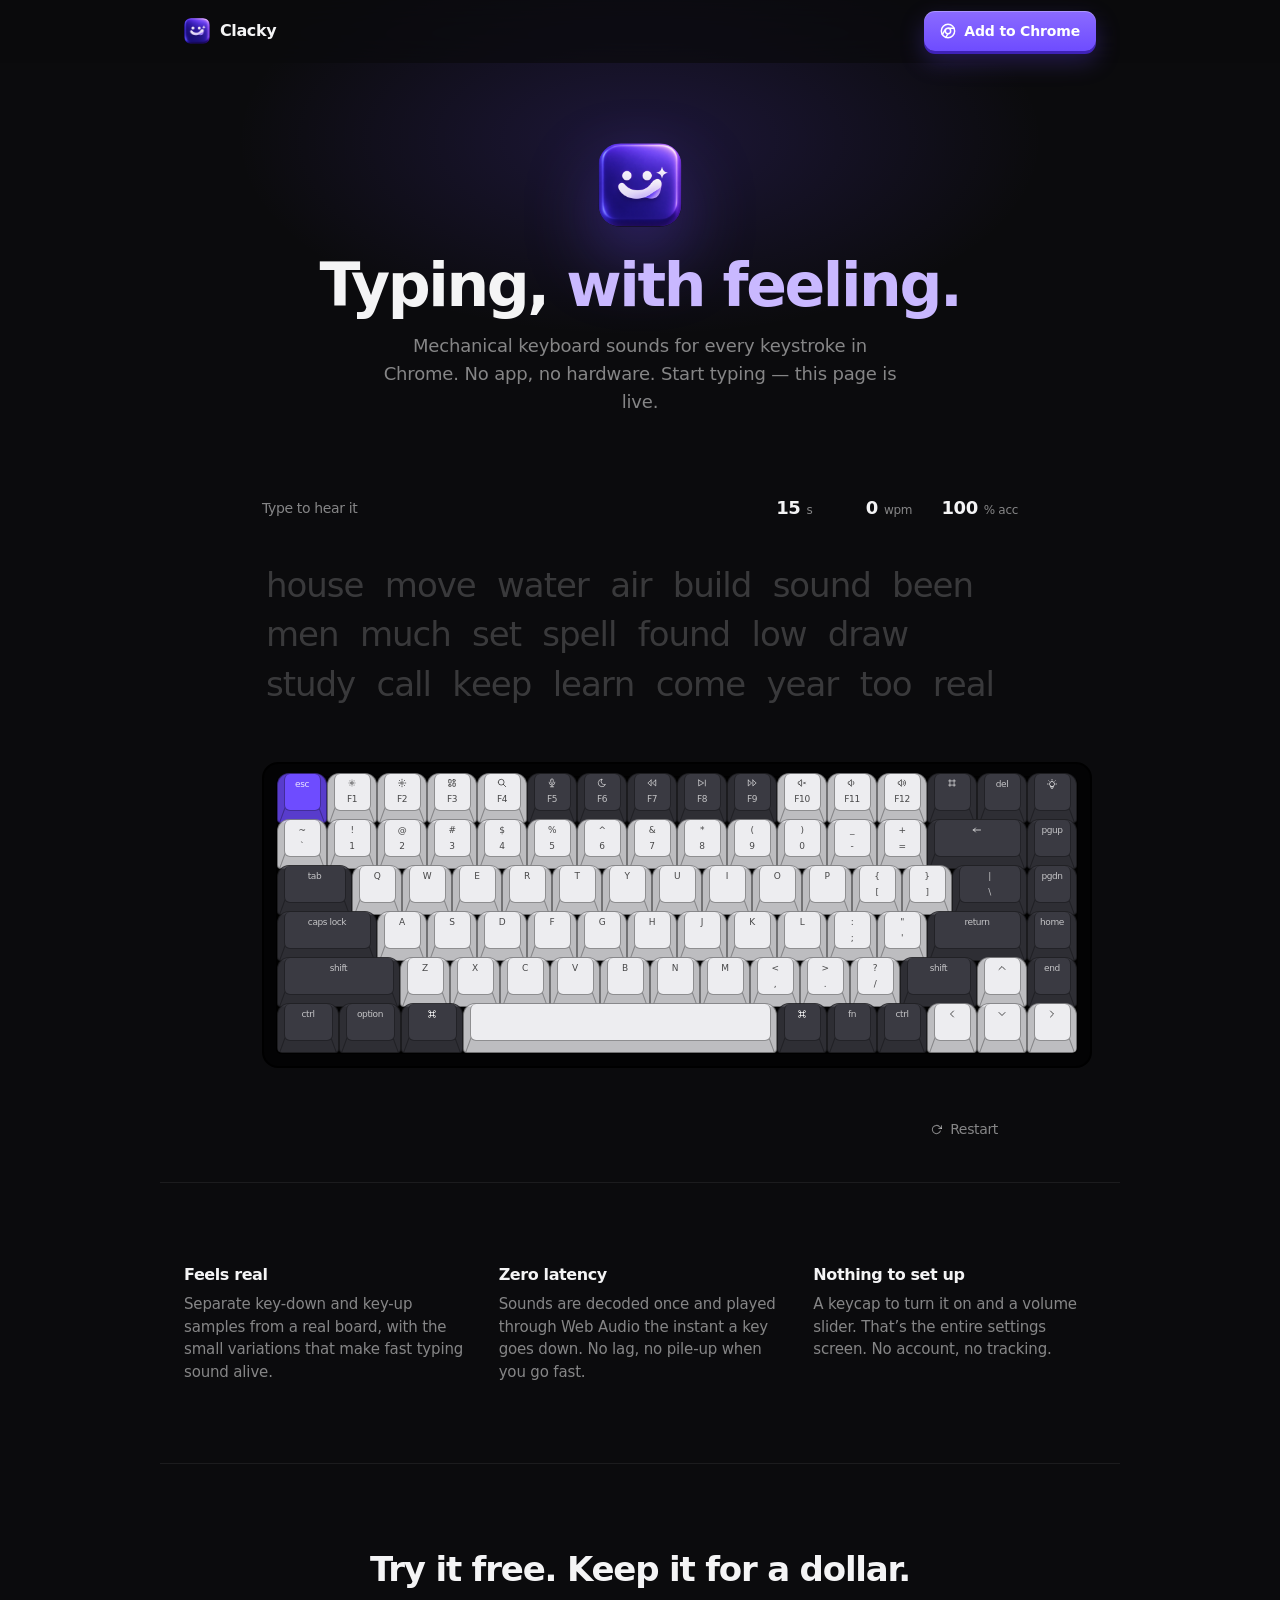
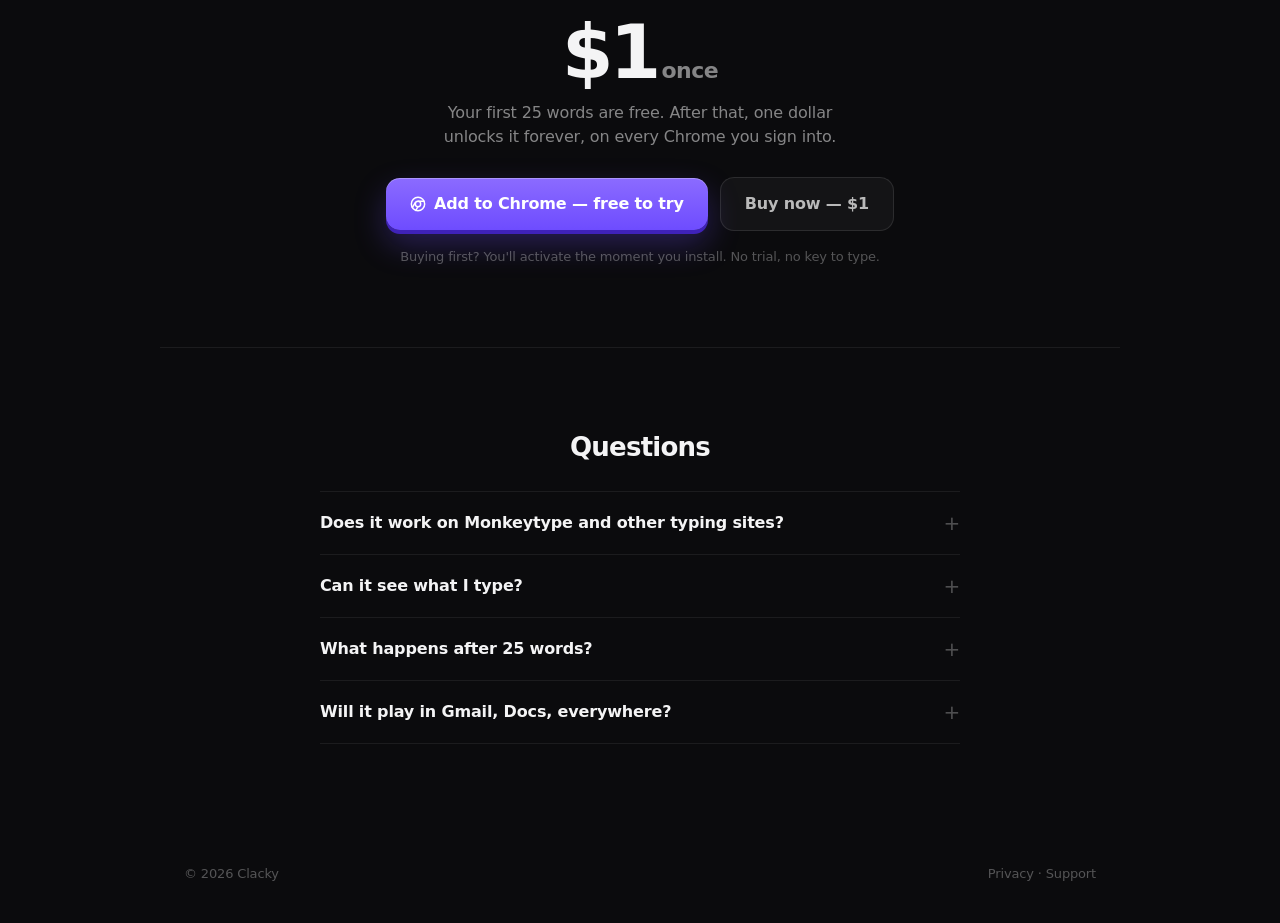
==== commit c980a9a3: "Deploy site" ====
--- a/index.html
+++ b/index.html
@@ -10,7 +10,7 @@
     <meta property="og:image" content="https://yashraj-dm.github.io/clacky/logo.png" />
     <meta name="theme-color" content="#0B0B0D" />
     <link rel="icon" href="./icon.png" />
-    <script type="module" crossorigin src="./assets/index-C7vIkGF6.js"></script>
+    <script type="module" crossorigin src="./assets/index-DC7n2uwk.js"></script>
     <link rel="stylesheet" crossorigin href="./assets/index-BkM6yzUh.css">
   </head>
   <body>
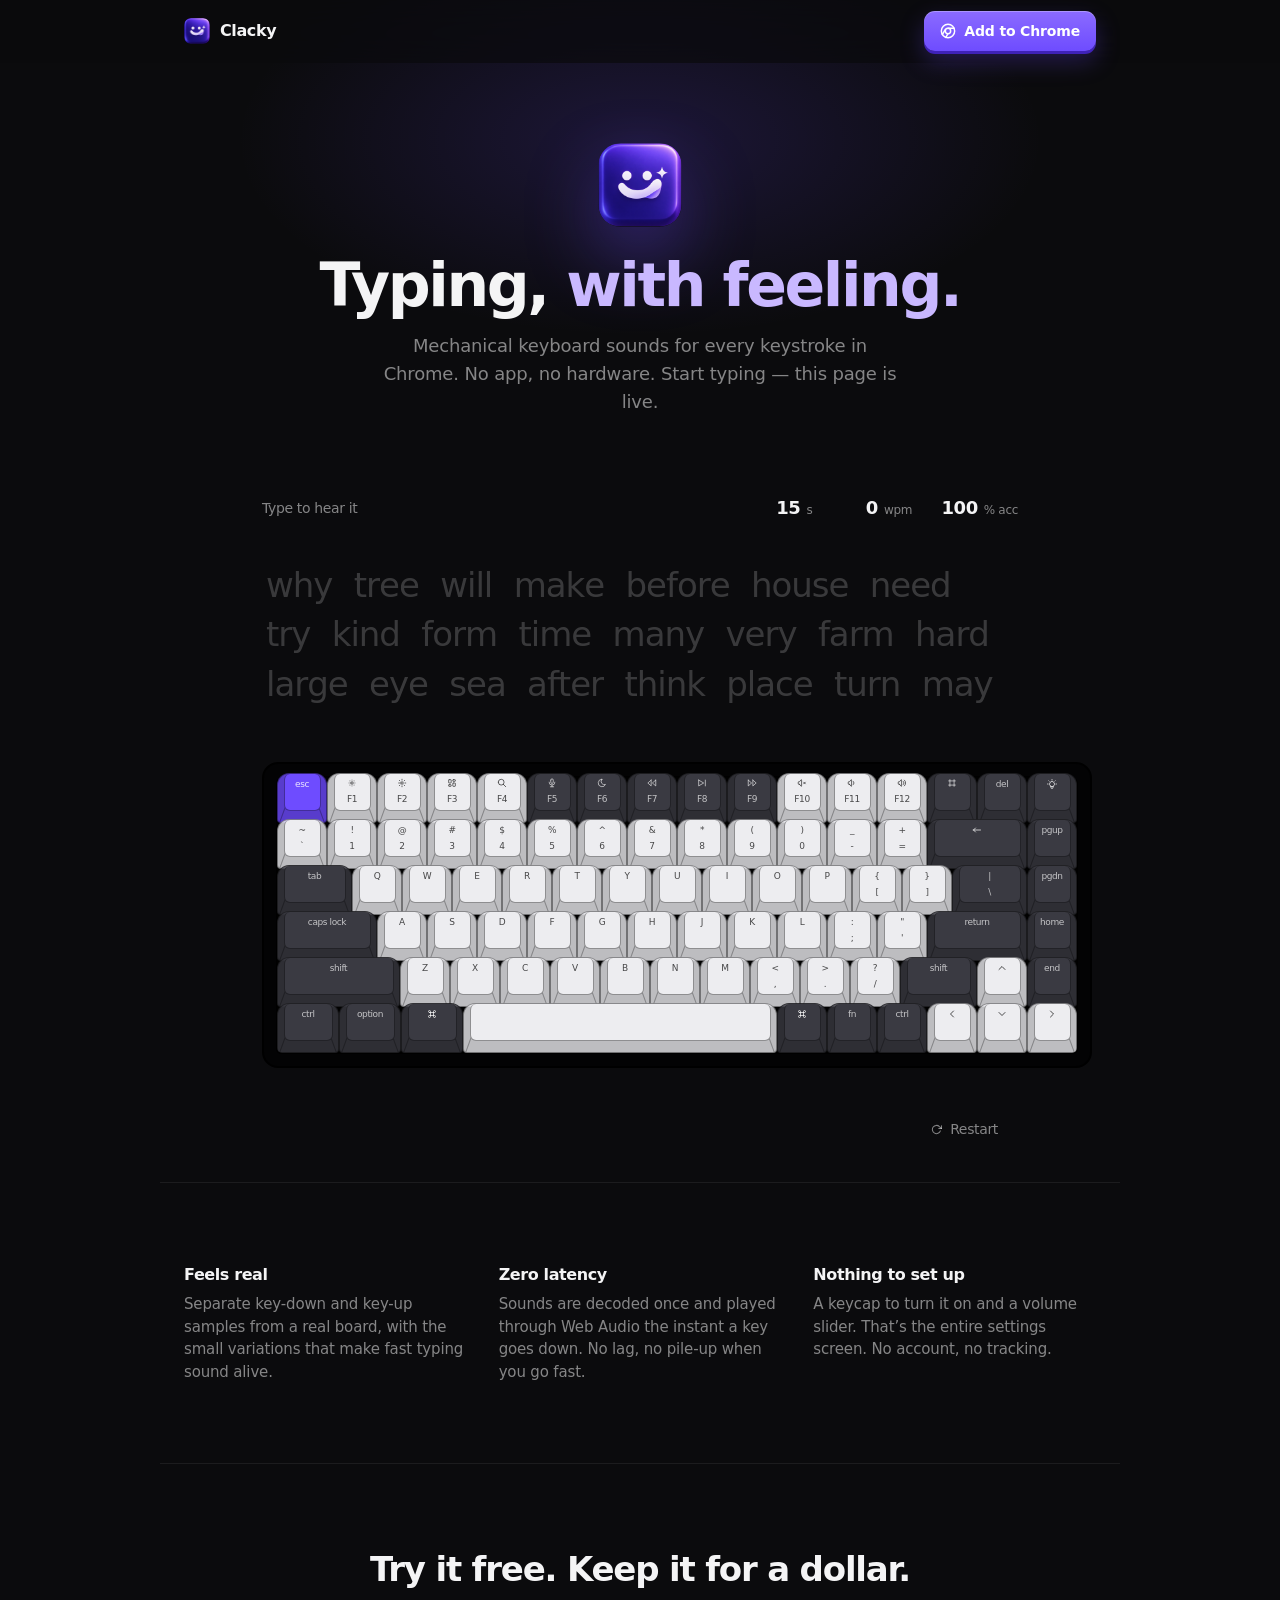
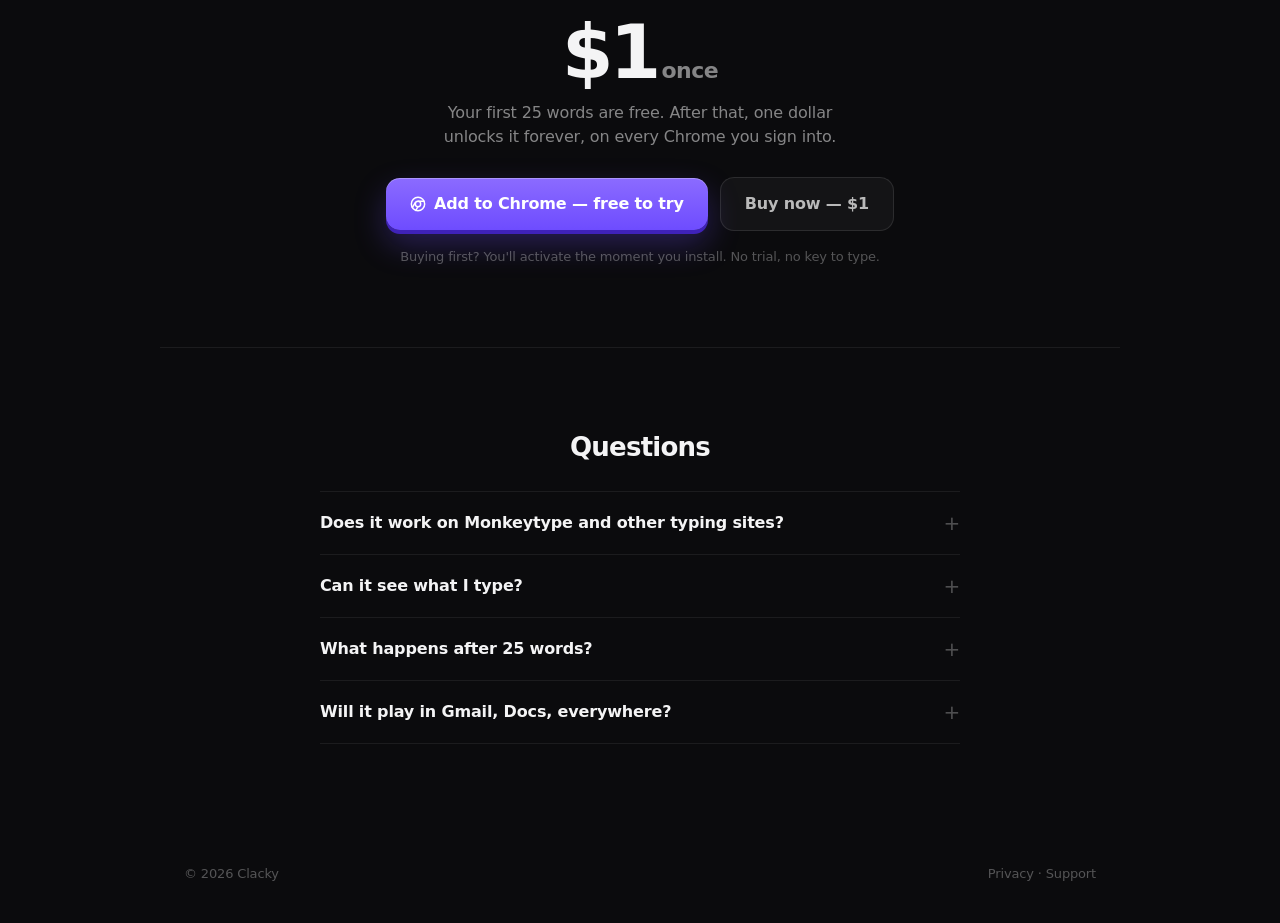
==== commit 1f1d348f: "Deploy site" ====
--- a/index.html
+++ b/index.html
@@ -10,7 +10,7 @@
     <meta property="og:image" content="https://yashraj-dm.github.io/clacky/logo.png" />
     <meta name="theme-color" content="#0B0B0D" />
     <link rel="icon" href="./icon.png" />
-    <script type="module" crossorigin src="./assets/index-DC7n2uwk.js"></script>
+    <script type="module" crossorigin src="./assets/index-C7oA2jKr.js"></script>
     <link rel="stylesheet" crossorigin href="./assets/index-BkM6yzUh.css">
   </head>
   <body>
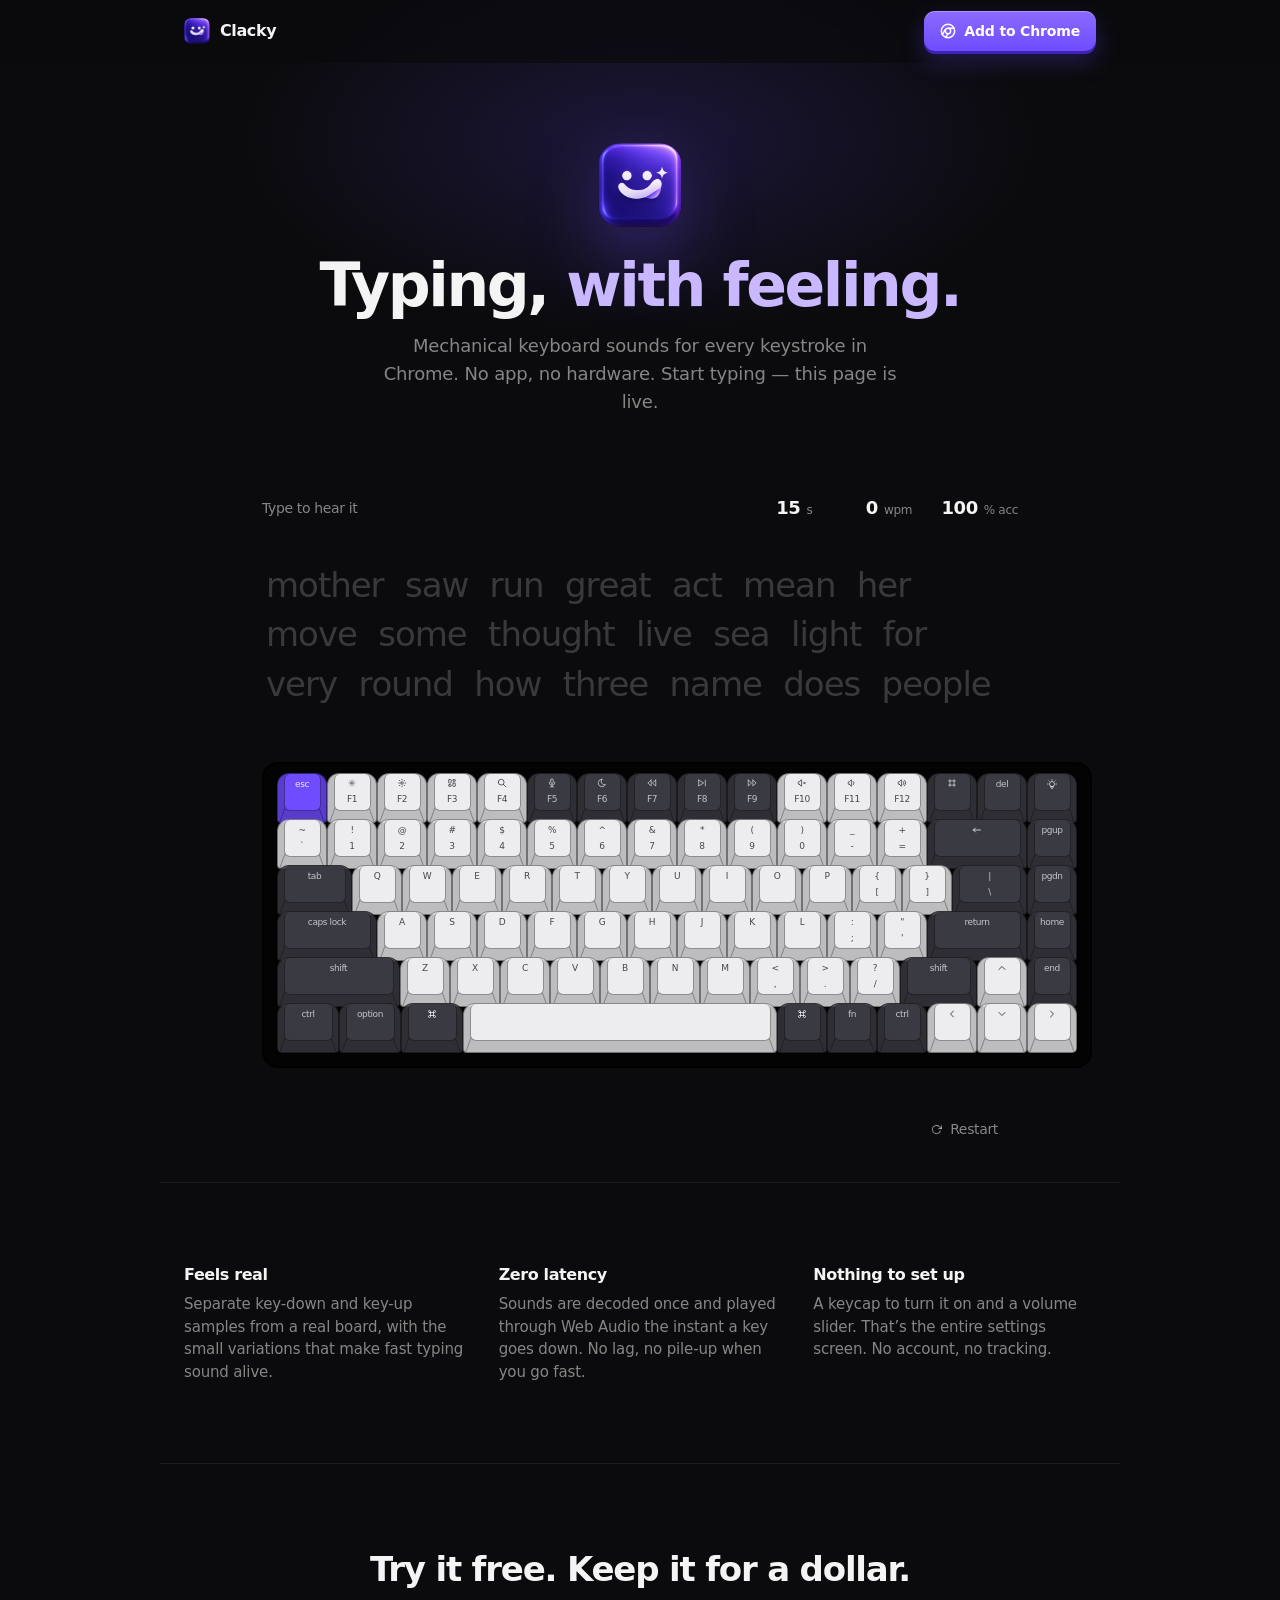
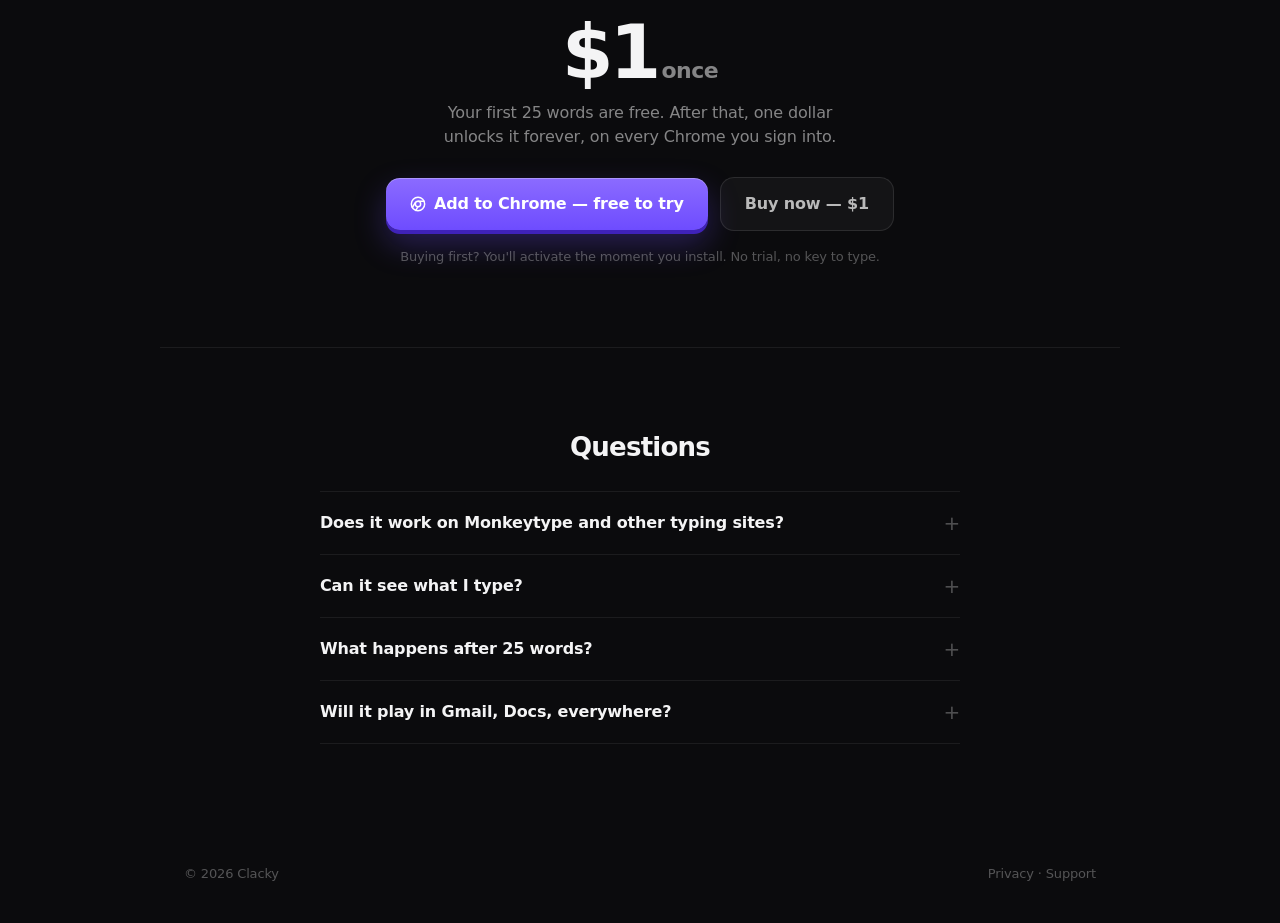
==== commit 93e9913a: "Deploy site" ====
--- a/index.html
+++ b/index.html
@@ -10,7 +10,7 @@
     <meta property="og:image" content="https://yashraj-dm.github.io/clacky/logo.png" />
     <meta name="theme-color" content="#0B0B0D" />
     <link rel="icon" href="./icon.png" />
-    <script type="module" crossorigin src="./assets/index-C7oA2jKr.js"></script>
+    <script type="module" crossorigin src="./assets/index-BeevoSQQ.js"></script>
     <link rel="stylesheet" crossorigin href="./assets/index-BkM6yzUh.css">
   </head>
   <body>
